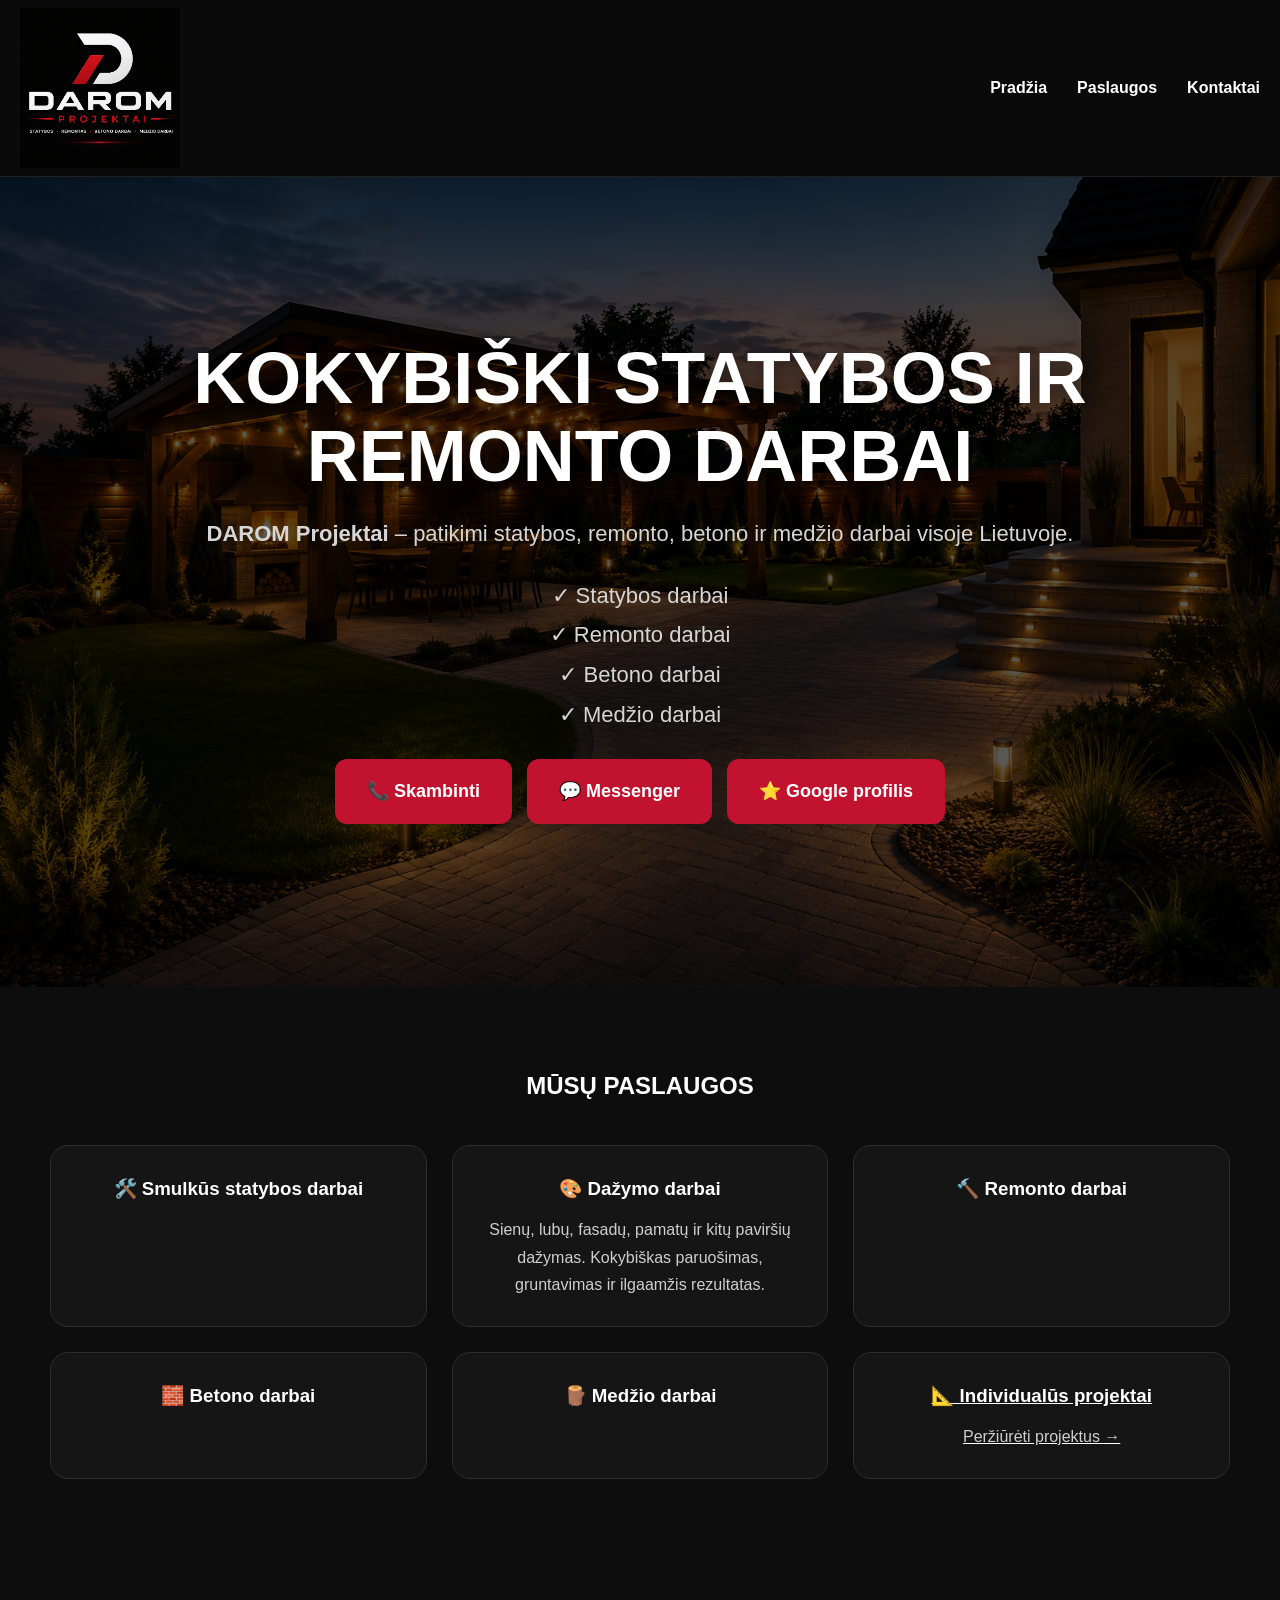
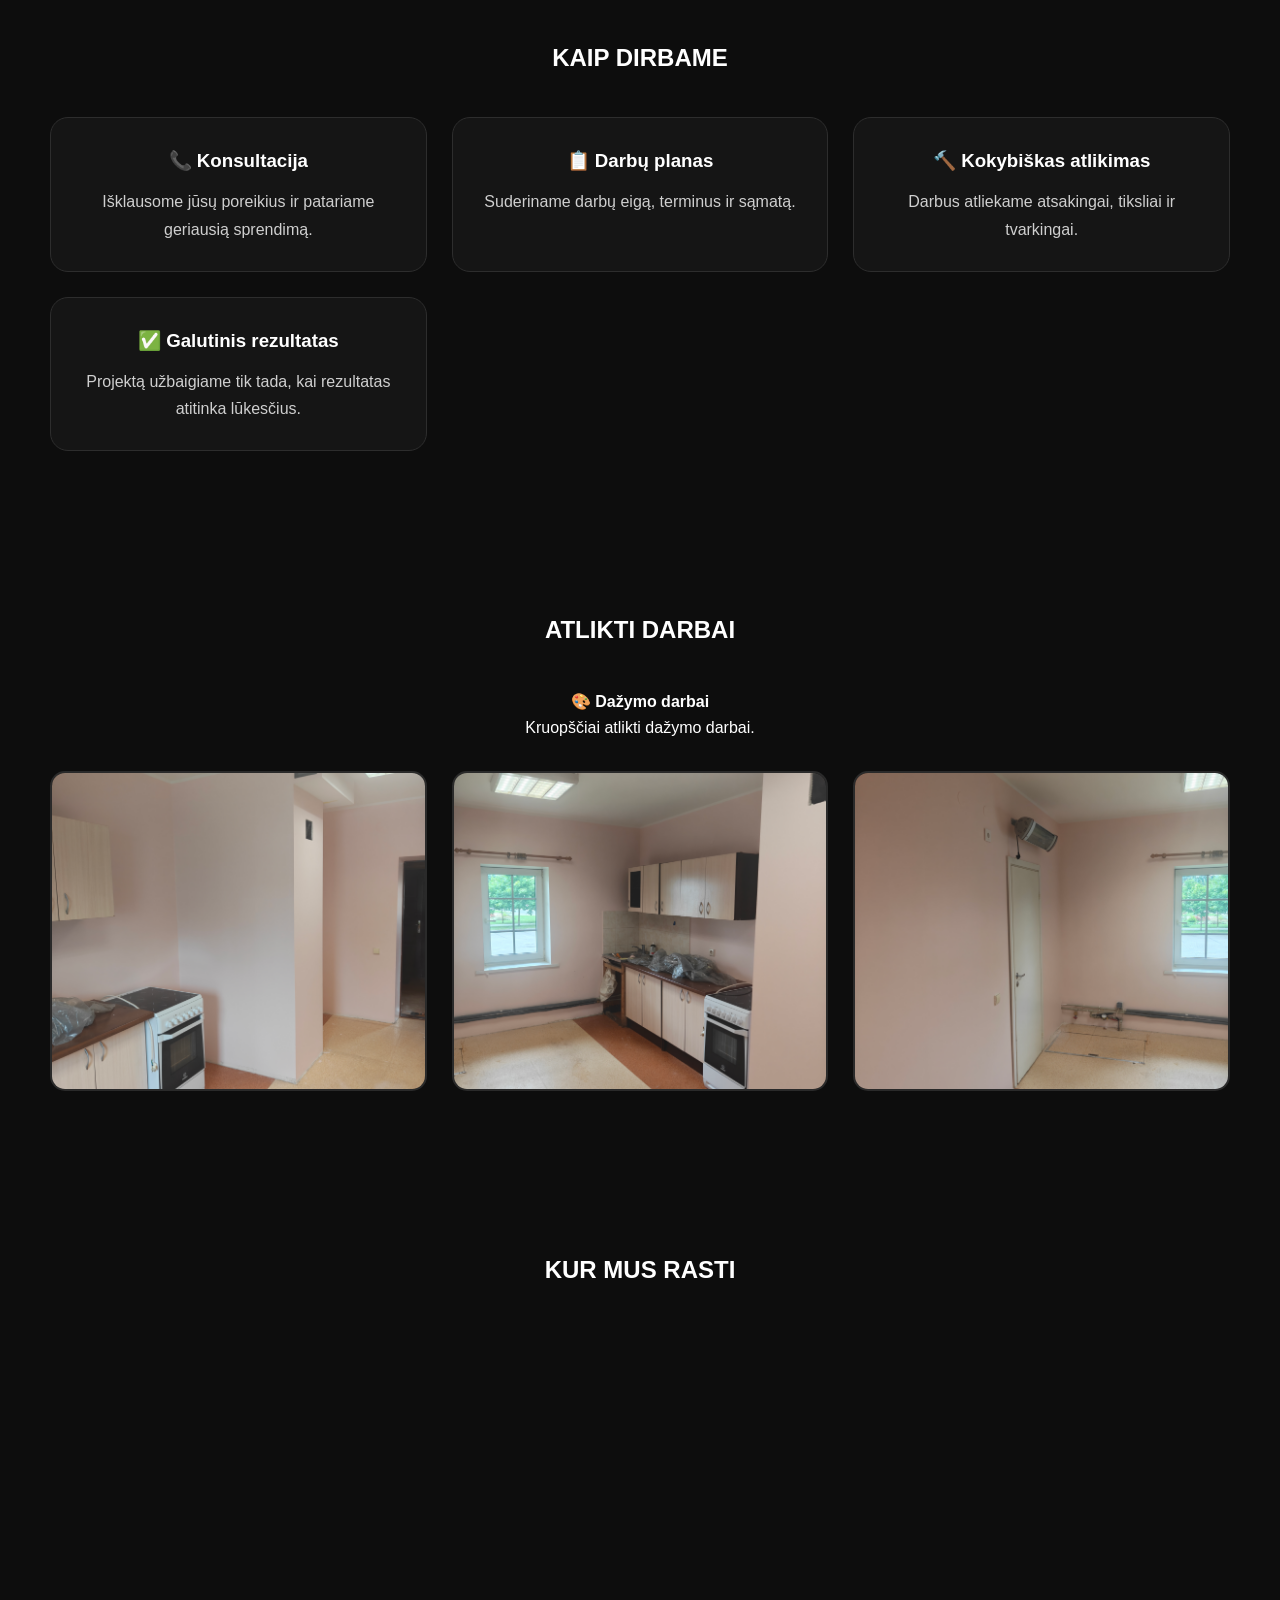
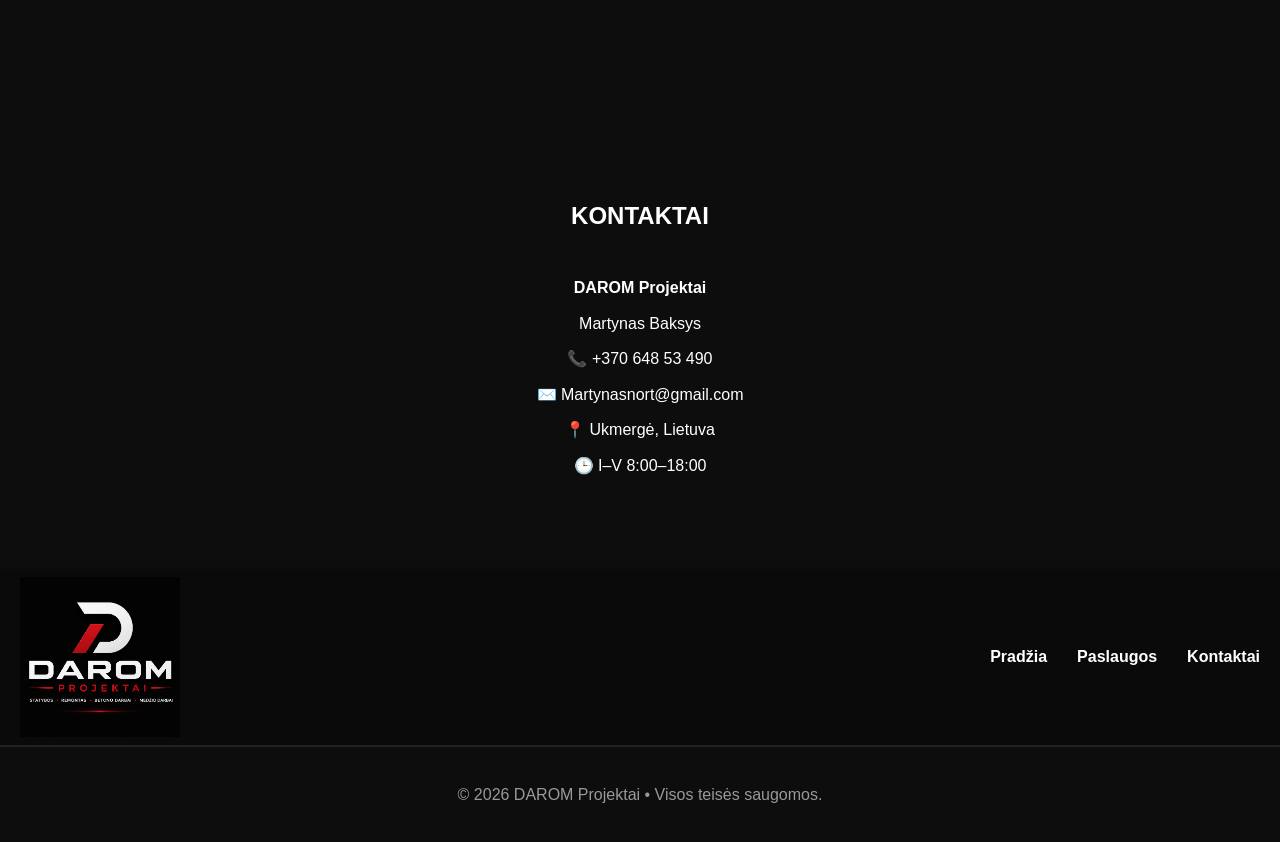
==== index.html @ 02360994 "Update index.html" ====
<!DOCTYPE html>
<html lang="lt">
<head>
<meta charset="UTF-8">
<meta name="viewport" content="width=device-width, initial-scale=1.0">

<meta name="description" content="DAROM Projektai – statybos, remonto, betono ir medžio darbai. Dirbame visoje Lietuvoje.">

<title>DAROM Projektai | Statybos ir remonto darbai</title>

<link rel="stylesheet" href="style.css">
</head>

<body>

<nav>

    <div class="logo">
        <img src="logo4.png" alt="DAROM Projektai">
    </div>

    <div class="hamburger" onclick="toggleMenu()">
        ☰
    </div>

    <div class="menu" id="menu">
        <a href="#pradzia">Pradžia</a>
        <a href="#paslaugos">Paslaugos</a>
        <a href="#kontaktai">Kontaktai</a>
    </div>

</nav>

<section class="hero" id="pradzia">
    <div class="content">

        <h1>KOKYBIŠKI
            STATYBOS IR
            REMONTO DARBAI   </h1>

        <p>
            <strong>DAROM Projektai</strong> – patikimi statybos, remonto,
            betono ir medžio darbai visoje Lietuvoje.
        </p>

        <p class="mini">
            ✓ Statybos darbai<br>
            ✓ Remonto darbai<br>
            ✓ Betono darbai<br>
            ✓ Medžio darbai
        </p>

     <div class="buttons">

    <a href="tel:+37064853490" class="btn">
        📞 Skambinti
    </a>

    <a href="https://m.me/TAVO_FACEBOOK_PUSLAPIS" class="btn" target="_blank">
        💬 Messenger
    </a>

    <a href="https://www.google.com/search?q=darom+projektai"
       class="btn"
       target="_blank">
        ⭐ Google profilis
    </a>

</div>

</div>
  
        
      </div>
      </section>

       <section id="paslaugos">

      <h2>MŪSŲ PASLAUGOS</h2>

        <div class="grid">

          <div class="card">
           <h3>🛠️ Smulkūs statybos darbai</h3>
       </div>
            
        <div class="card">
        <h3>🎨 Dažymo darbai</h3>
        <p>Sienų, lubų, fasadų, pamatų ir kitų paviršių dažymas. Kokybiškas paruošimas, gruntavimas ir ilgaamžis rezultatas.</p>
       </div>
        
        <div class="card">
            <h3>🔨 Remonto darbai</h3>
        </div>

        <div class="card">
            <h3>🧱 Betono darbai</h3>
        </div>

        <div class="card">
            <h3>🪵 Medžio darbai</h3>
        </div>

       <a href="projektai.html" class="card-link">
    <div class="card">
        <h3>📐 Individualūs projektai</h3>
        <p>Peržiūrėti projektus →</p>
    </div>
</a>

    </div>

</section>

<section>

    <h2>KAIP DIRBAME</h2>

    <div class="grid">

        <div class="card">
            <h3>📞 Konsultacija</h3>
            <p>Išklausome jūsų poreikius ir patariame geriausią sprendimą.</p>
        </div>

        <div class="card">
            <h3>📋 Darbų planas</h3>
            <p>Suderiname darbų eigą, terminus ir sąmatą.</p>
        </div>

        <div class="card">
            <h3>🔨 Kokybiškas atlikimas</h3>
            <p>Darbus atliekame atsakingai, tiksliai ir tvarkingai.</p>
        </div>

    <div class="card">
    <h3>✅ Galutinis rezultatas</h3>
    <p>Projektą užbaigiame tik tada, kai rezultatas atitinka lūkesčius.</p>


</div>

</section>

<section id="galerija">

    <h2>ATLIKTI DARBAI</h2>

    <p style="text-align:center; margin-bottom:30px;">
        🎨 <strong>Dažymo darbai</strong><br>
        Kruopščiai atlikti dažymo darbai.
    </p>

    <div class="gallery">

        <img src="IMG20260712162426.jpg" alt="Dažymo darbai 1">
        <img src="IMG20260712162444.jpg" alt="Dažymo darbai 3">
        <img src="IMG20260712162447.jpg" alt="Dažymo darbai 4">

    </div>

</section>

<section id="zemelapis">

    <h2>KUR MUS RASTI</h2>

    <iframe
        src="https://www.google.com/maps?q=Ukmerge,Lithuania&output=embed"
        width="100%"
        height="300"
        style="border:0;border-radius:18px;"
        allowfullscreen=""
        loading="lazy">
    </iframe>

</section>

<section id="kontaktai">

    <h2>KONTAKTAI</h2>

    <p><strong>DAROM Projektai</strong></p>
    <p>Martynas Baksys</p>
    <p>📞 <a href="tel:+37064853490">+370 648 53 490</a></p>
    <p>✉️ <a href="mailto:Martynasnort@gmail.com">Martynasnort@gmail.com</a></p>

    <p>📍 Ukmergė, Lietuva</p>
    <p>🕒 I–V 8:00–18:00</p>

</section>

<nav>

    <div class="logo">
        <img src="logo4.png" alt="DAROM Projektai">
    </div>

    <div class="hamburger" onclick="toggleMenu()">
        ☰
    </div>

    <div class="menu" id="menu">
        <a href="#pradzia">Pradžia</a>
        <a href="#paslaugos">Paslaugos</a>
        <a href="#kontaktai">Kontaktai</a>
    </div>

</nav>

<footer id="footer">
    © 2026 DAROM Projektai • Visos teisės saugomos.
</footer>

<script src="script.js"></script>

</body>
</html>
---- style.css ----
*{
    margin:0;
    padding:0;
    box-sizing:border-box;
}

html{
    scroll-behavior:smooth;
}

body{
    background:#0d0d0d;
    color:#fff;
    font-family:Arial,sans-serif;
    line-height:1.6;
}

a{
    color:inherit;
}

nav{
    display:flex;
    justify-content:space-between;
    align-items:center;
    padding:8px 20px;
    background:rgba(10,10,10,.75);
    backdrop-filter:blur(12px);
    position:sticky;
    top:0;
    z-index:1000;
    border-bottom:1px solid #202020;
}

.logo img{
    width:160px;
    height:auto;
    display:block;
}

.menu{
    display:flex;
    gap:30px;
}

.menu a{
    color:#fff;
    text-decoration:none;
    font-weight:700;
    transition:.3s;
}

.menu a:hover,
.menu a:focus-visible{
    color:#c1122f;
    outline:none;
}

.hero{
    min-height:90vh;
    display:flex;
    justify-content:center;
    align-items:center;
    padding:60px 30px;
    background:
    linear-gradient(rgba(0,0,0,.65),rgba(0,0,0,.65)),
    url("629703cc-9925-4ee6-b11c-84aaa2f2386a.png");
    background-size:cover;
    background-position:center;
    background-repeat:no-repeat;
}

.content{
    max-width:900px;
    text-align:center;
}

h1{
    font-size:clamp(44px,7vw,72px);
    line-height:1.08;
    font-weight:800;
    margin-bottom:20px;
    text-shadow:0 5px 20px rgba(0,0,0,.6);
}

.content p{
    font-size:22px;
    color:#d6d6d6;
    margin-bottom:25px;
}

.mini{
    font-size:20px;
    line-height:1.8;
    margin-bottom:35px;
    color:#fff;
}

.buttons{
    display:flex;
    justify-content:center;
    gap:15px;
    flex-wrap:wrap;
}

.btn{
    display:inline-flex;
    align-items:center;
    justify-content:center;
    gap:8px;
    background:#c1122f;
    color:#fff;
    text-decoration:none;
    padding:16px 30px;
    border-radius:12px;
    font-size:18px;
    font-weight:700;
    border:2px solid #c1122f;
    transition:.3s;
}

.btn:hover{
    background:#a10f28;
    border-color:#a10f28;
    transform:translateY(-4px);
    box-shadow:0 12px 30px rgba(193,18,47,.35);
}

section{
    padding:80px 50px;
}

h2{
    text-align:center;
    color:#fff;
    margin-bottom:40px;
}

.grid{
    display:grid;
    grid-template-columns:repeat(auto-fit,minmax(280px,1fr));
    gap:25px;
}

.card{
    background:#151515;
    border:1px solid #2d2d2d;
    border-radius:18px;
    padding:28px;
    text-align:center;
    transition:.3s;
}

.card:hover{
    transform:translateY(-6px);
    border-color:#c1122f;
    box-shadow:0 15px 35px rgba(193,18,47,.15);
}

.card h3{
    color:#fff;
    margin-bottom:12px;
}

.card p{
    color:#cfcfcf;
    line-height:1.7;
}

#kontaktai{text-align:center;}
#kontaktai p{margin:10px 0;}
#kontaktai a{text-decoration:none;}
#kontaktai a:hover{color:#c1122f;}

footer{
    text-align:center;
    padding:35px;
    color:#999;
    border-top:1px solid #222;
}

.gallery{
    display:grid;
    grid-template-columns:repeat(auto-fit,minmax(320px,1fr));
    gap:25px;
    max-width:1300px;
    margin:auto;
}

.gallery img{
    width:100%;
    height:320px;
    object-fit:cover;
    border-radius:15px;
    border:2px solid #2a2a2a;
    transition:.3s;
    cursor:pointer;
}

.gallery img:hover{
    transform:scale(1.03);
    border-color:#c1122f;
    box-shadow:0 10px 30px rgba(193,18,47,.25);
}

@media (max-width:768px){
nav{
    flex-direction:column;
    gap:8px;
    padding:15px;
}
.logo img{width:130px;}
.menu{gap:18px;justify-content:center;flex-wrap:wrap;}
.menu a{font-size:16px;}
.hero{min-height:90vh;  padding:20px 20px 45px;}
h1{font-size:clamp(36px,10vw,56px);line-height:1.1;}
.content p,.mini{font-size:18px;}
section{padding:60px 20px;}
.grid{grid-template-columns:1fr;}
.btn{width:100%;max-width:320px;font-size:20px;padding:18px;}
}
.hamburger{
    display:none;
    font-size:32px;
    color:white;
    cursor:pointer;
}

@media (max-width:768px){

nav{
    padding:10px 20px;
    flex-direction:row;
    justify-content:space-between;
    align-items:center;
}

.logo img{
    width:130px;
}

.hamburger{
    display:block;
    font-size:32px;
    color:#fff;
    cursor:pointer;
}

.menu{
    display:none;
    flex-direction:column;
    position:absolute;
    top:65px;
    left:0;
    width:100%;
    background:#111;
    padding:20px 0;
    border-top:1px solid #2a2a2a;
}

.menu.show{
    display:flex;
}

.menu a{
    padding:15px;
    text-align:center;
    font-size:18px;
}

.hero{
    min-height:90vh;
    padding:30px 20px 45px;
}

h1{
    font-size:clamp(36px,10vw,56px);
}

.content p,
.mini{
    font-size:18px;
}

section{
    padding:60px 20px;
}

.grid{
    grid-template-columns:1fr;
}

.btn{
    width:100%;
    max-width:320px;
    font-size:20px;
    padding:18px;
}
}
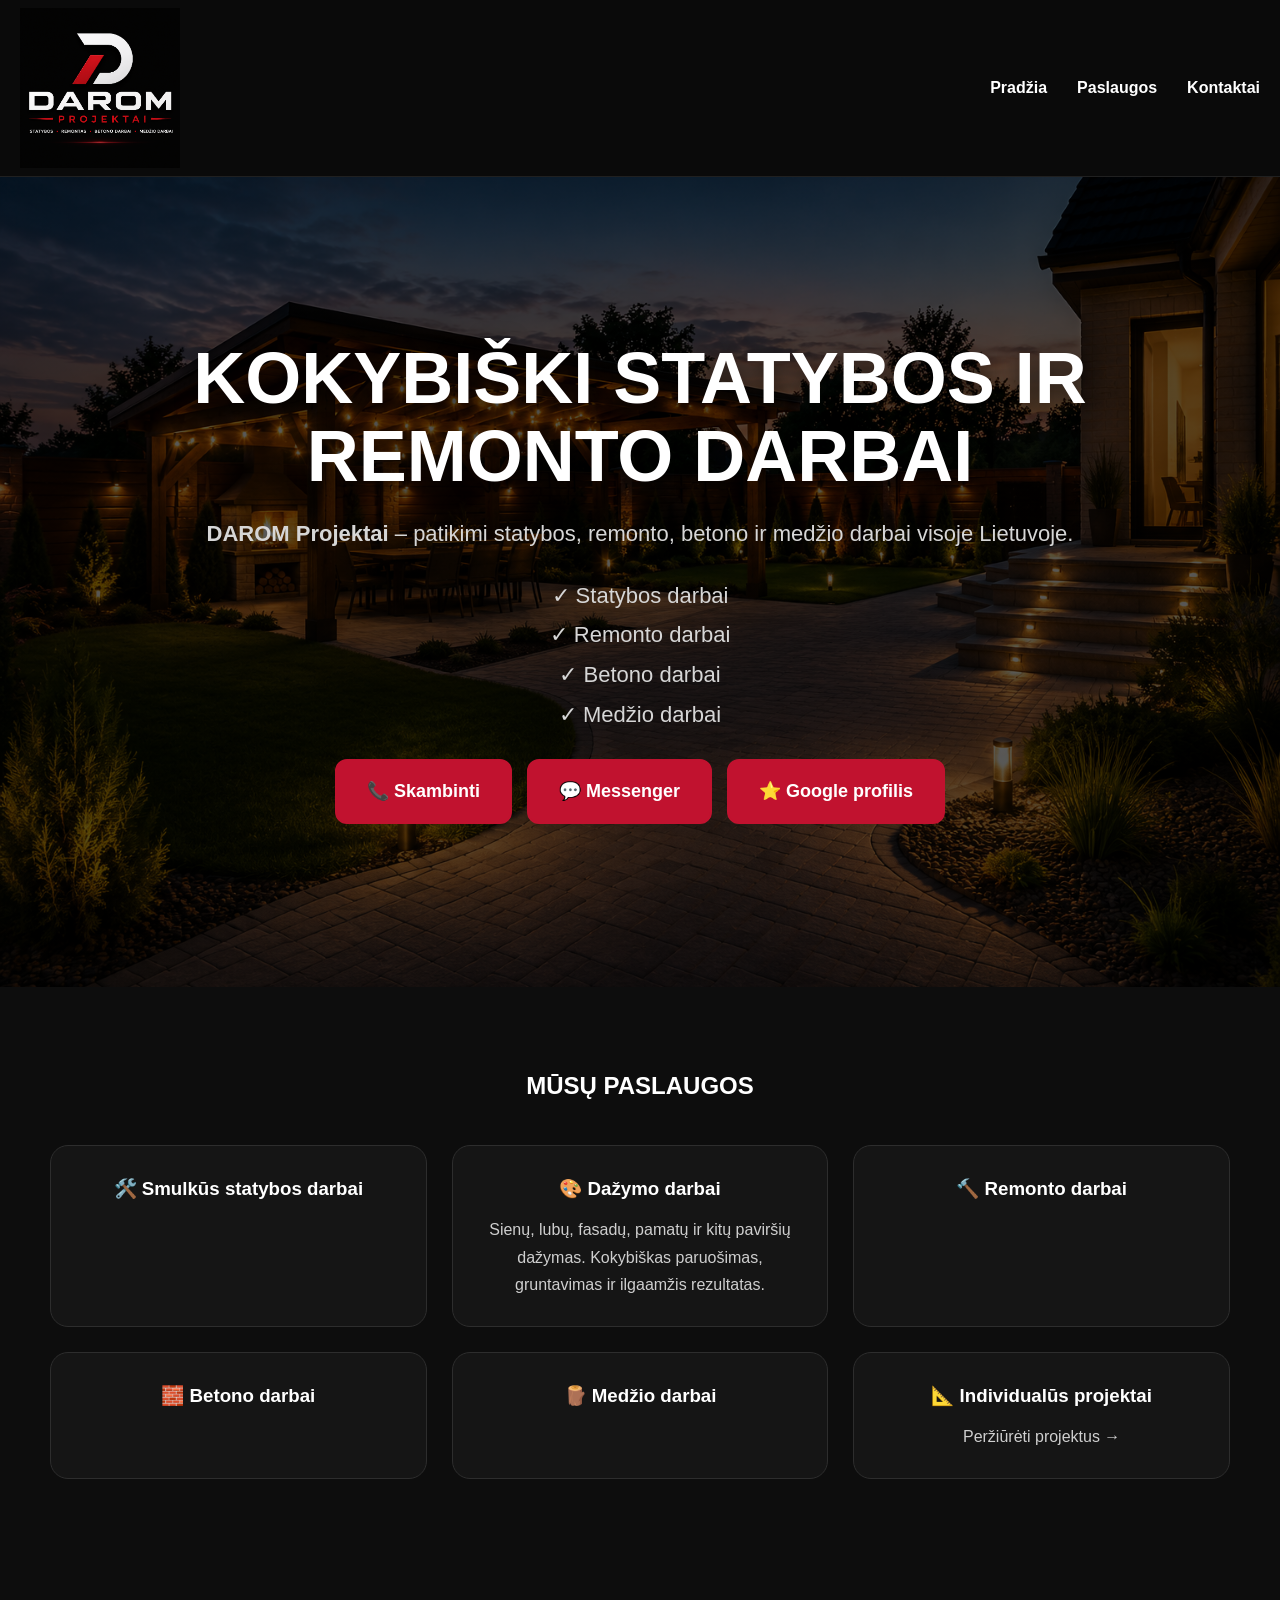
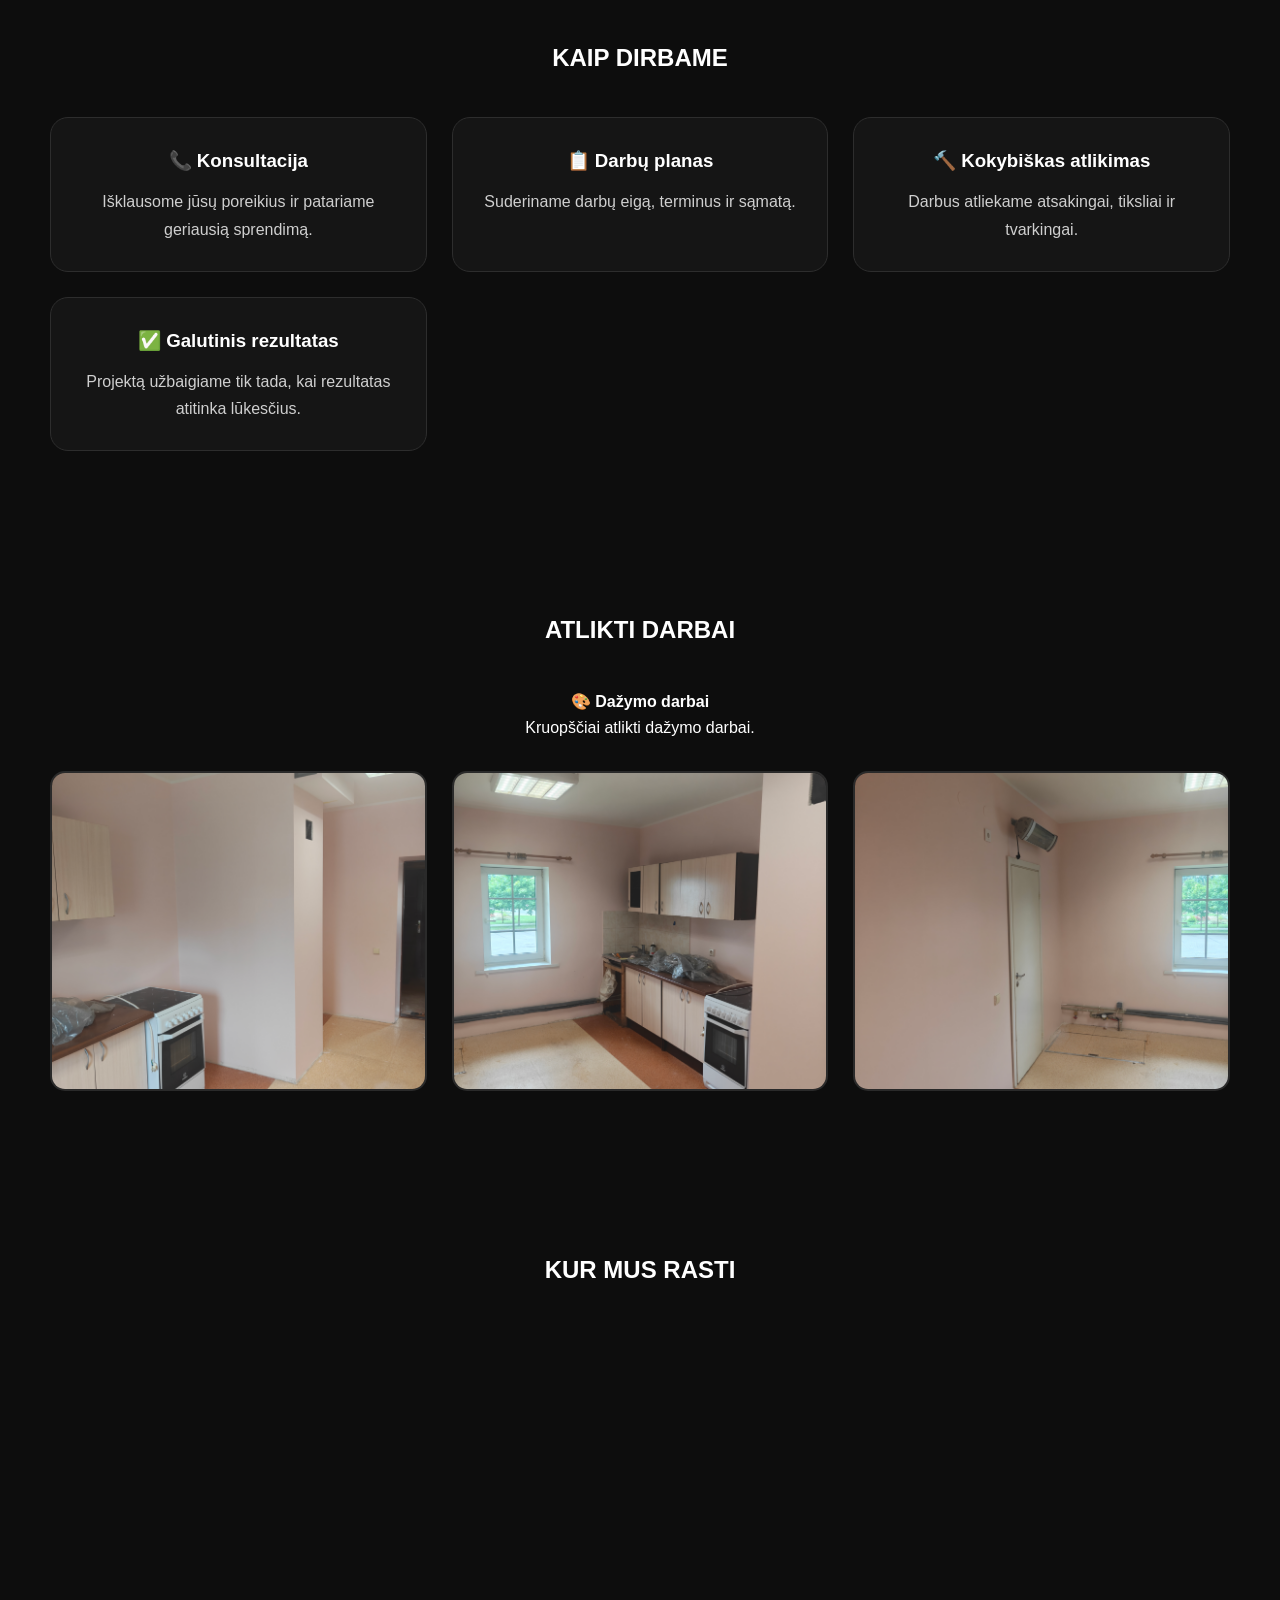
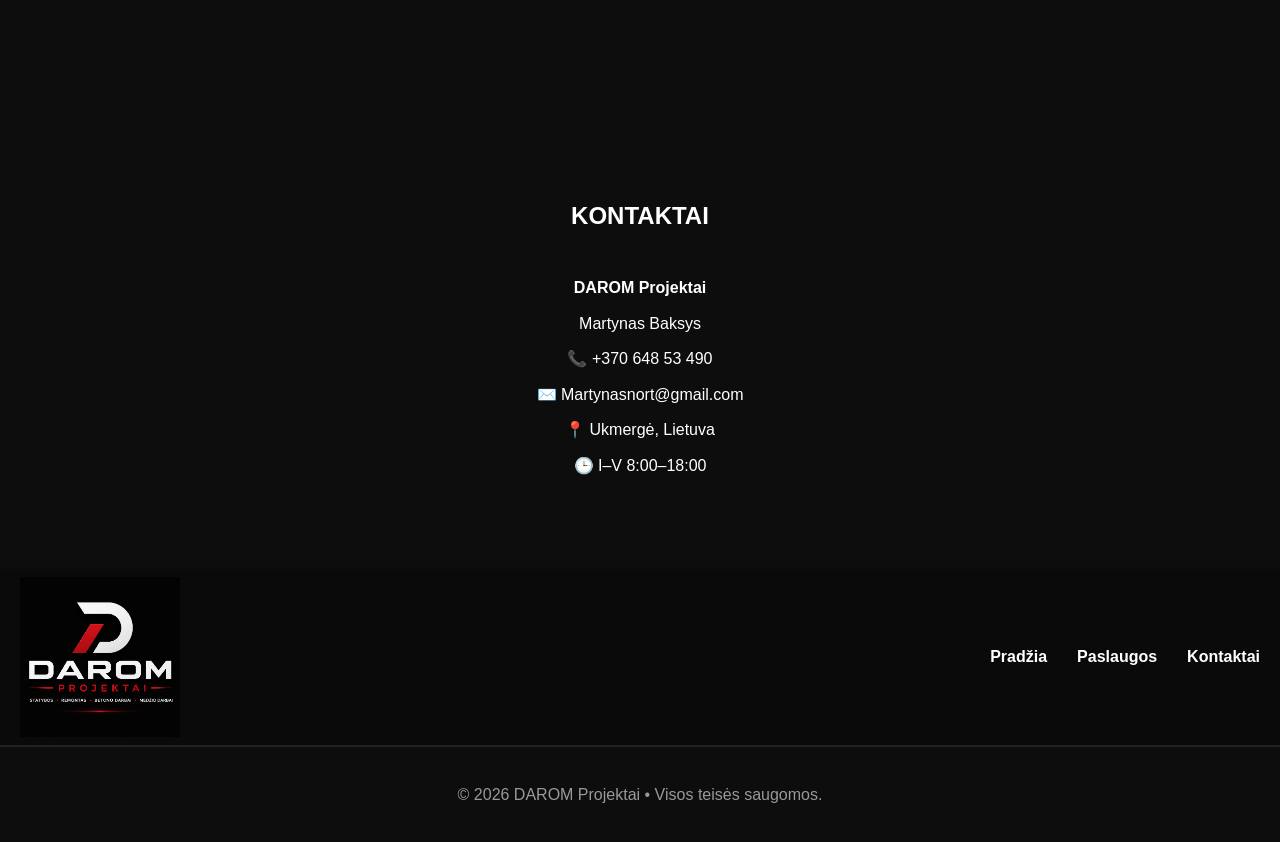
==== commit 77fcc252: "Update index.html" ====
--- a/index.html
+++ b/index.html
@@ -101,14 +101,14 @@
             <h3>🪵 Medžio darbai</h3>
         </div>
 
-       <a href="projektai.html" class="card-link">
-    <div class="card">
+        <a href="projektai.html" class="card-link">
+        <div class="card">
         <h3>📐 Individualūs projektai</h3>
         <p>Peržiūrėti projektus →</p>
-    </div>
-</a>
-
-    </div>
+       </div>
+       </a>
+            
+       </div>
 
 </section>
 
--- a/style.css
+++ b/style.css
@@ -165,6 +165,11 @@
 .card p{
     color:#cfcfcf;
     line-height:1.7;
+}
+.card-link{
+    text-decoration:none;
+    color:inherit;
+    display:block;
 }
 
 #kontaktai{text-align:center;}
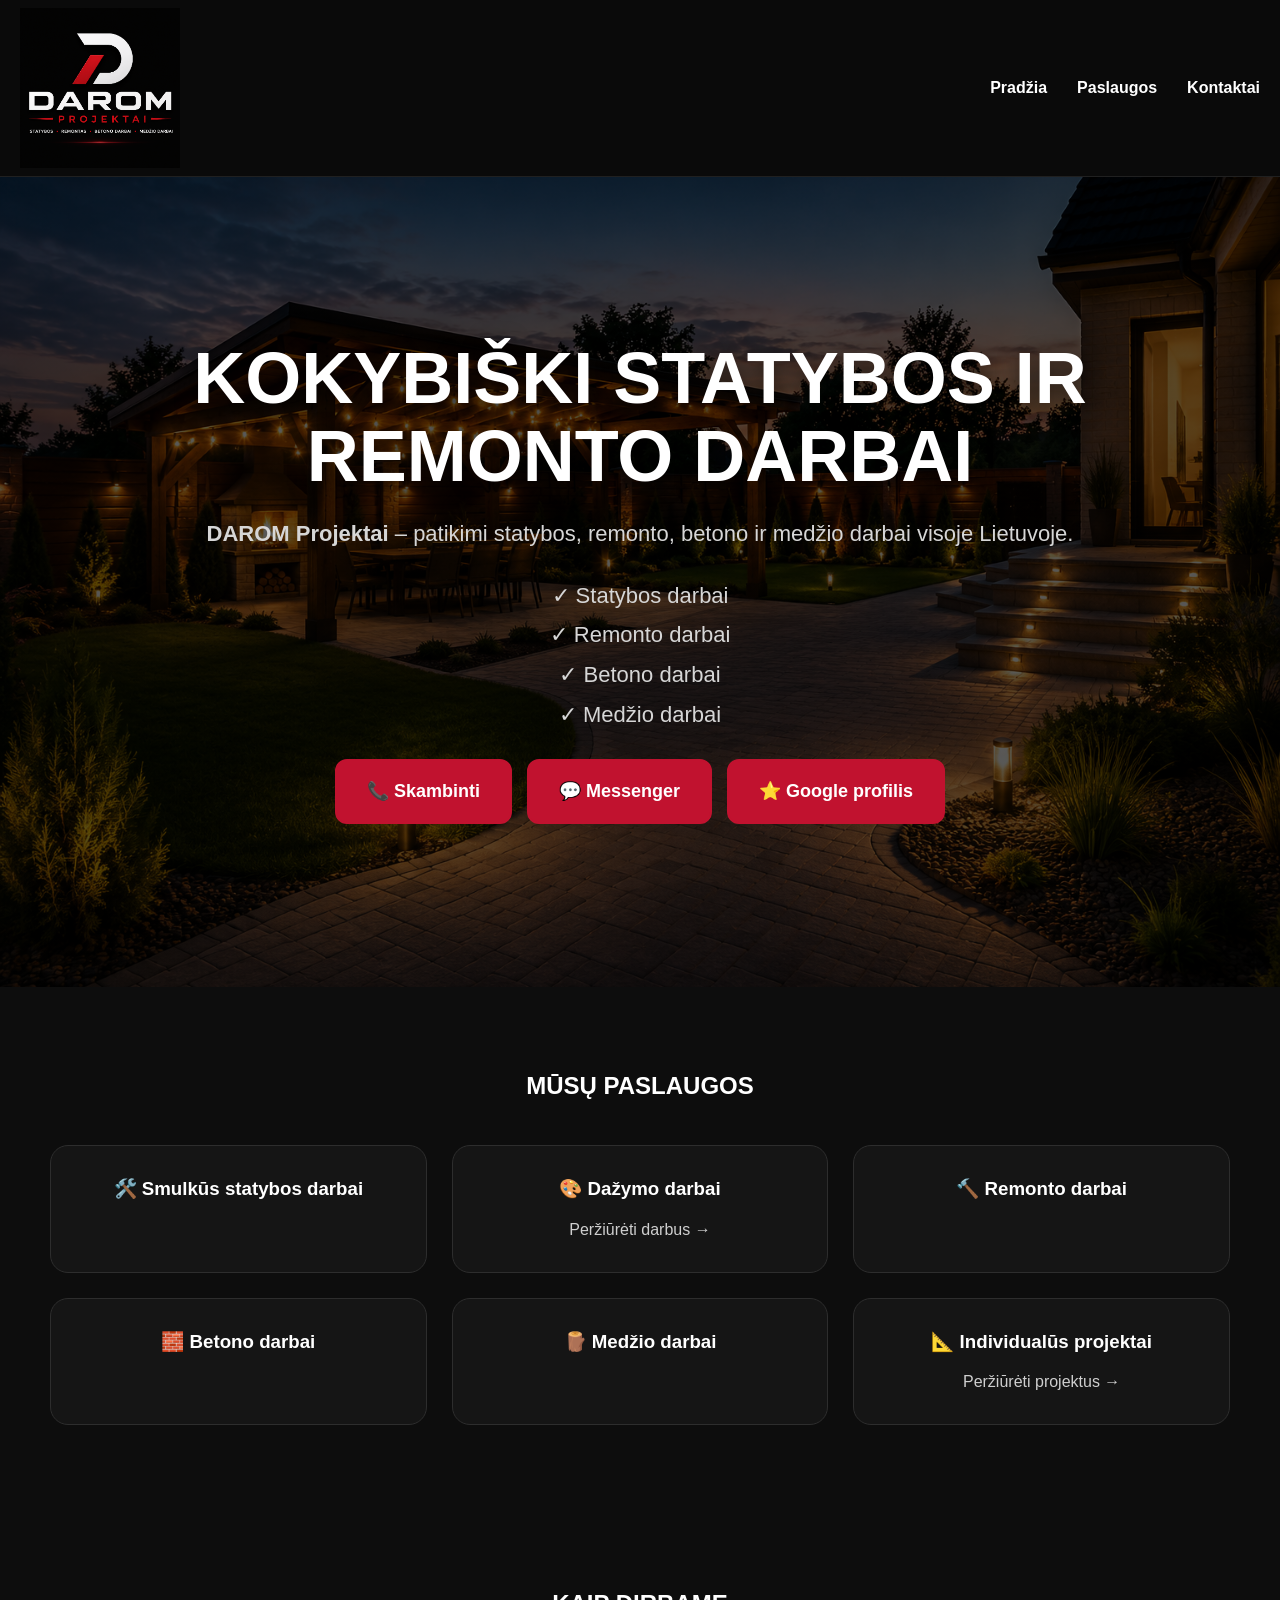
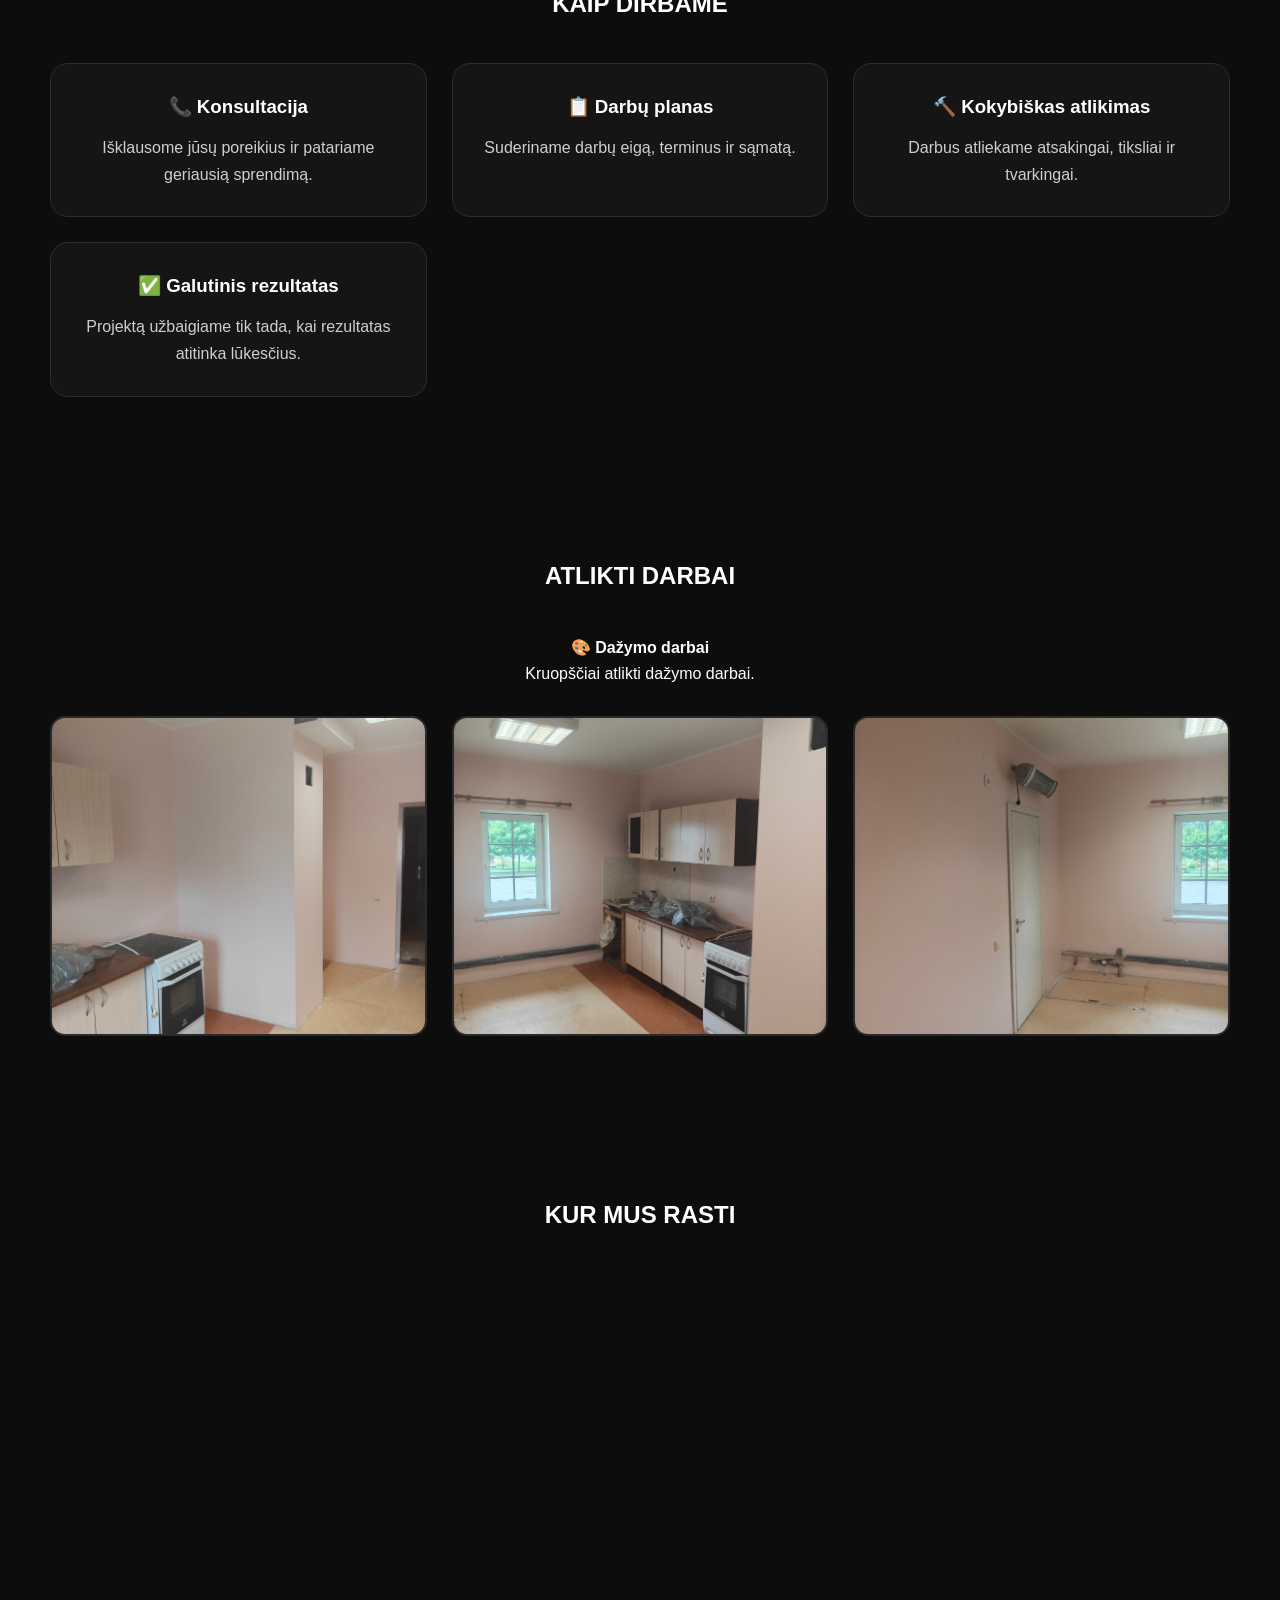
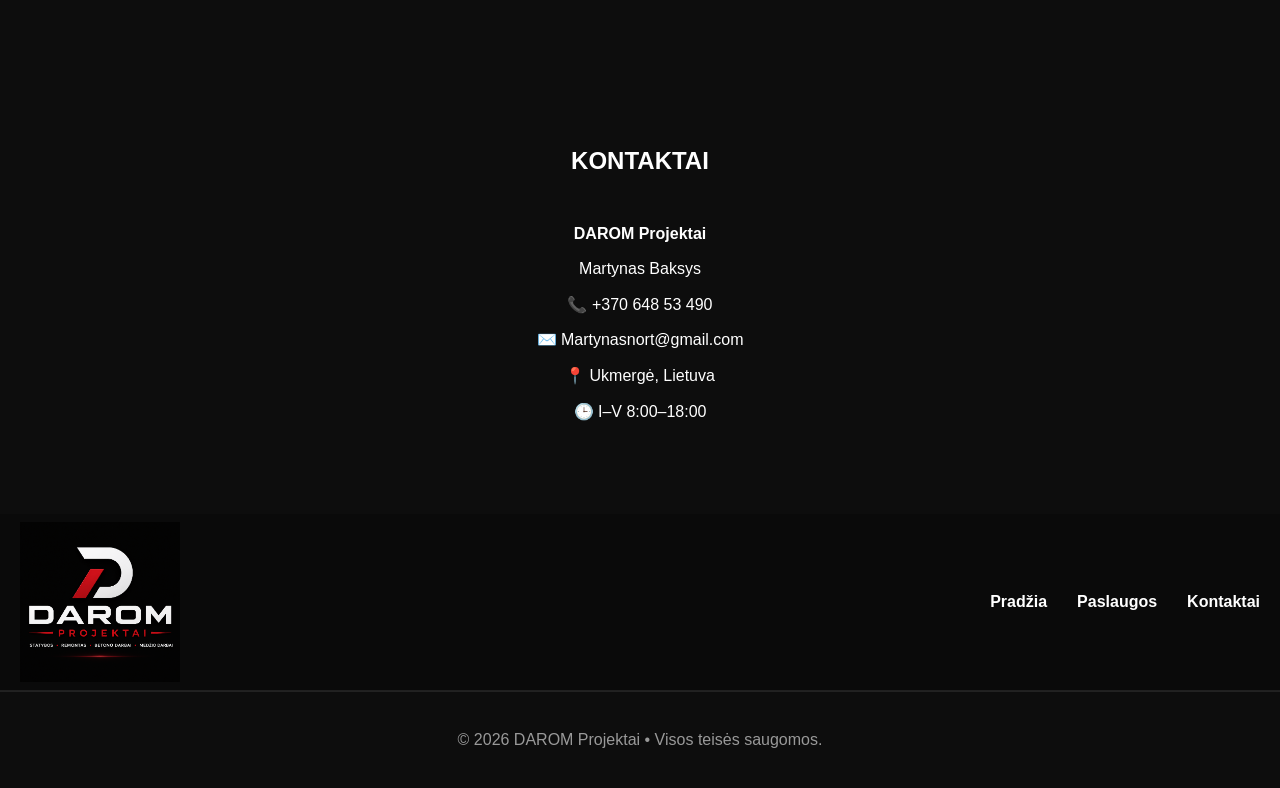
==== commit 017d9bfa: "Update index.html" ====
--- a/index.html
+++ b/index.html
@@ -84,10 +84,12 @@
            <h3>🛠️ Smulkūs statybos darbai</h3>
        </div>
             
-        <div class="card">
+       <a href="dazymo-darbai.html" class="card-link">
+       <div class="card">
         <h3>🎨 Dažymo darbai</h3>
-        <p>Sienų, lubų, fasadų, pamatų ir kitų paviršių dažymas. Kokybiškas paruošimas, gruntavimas ir ilgaamžis rezultatas.</p>
-       </div>
+        <p>Peržiūrėti darbus →</p>
+        </div>
+        </a>
         
         <div class="card">
             <h3>🔨 Remonto darbai</h3>
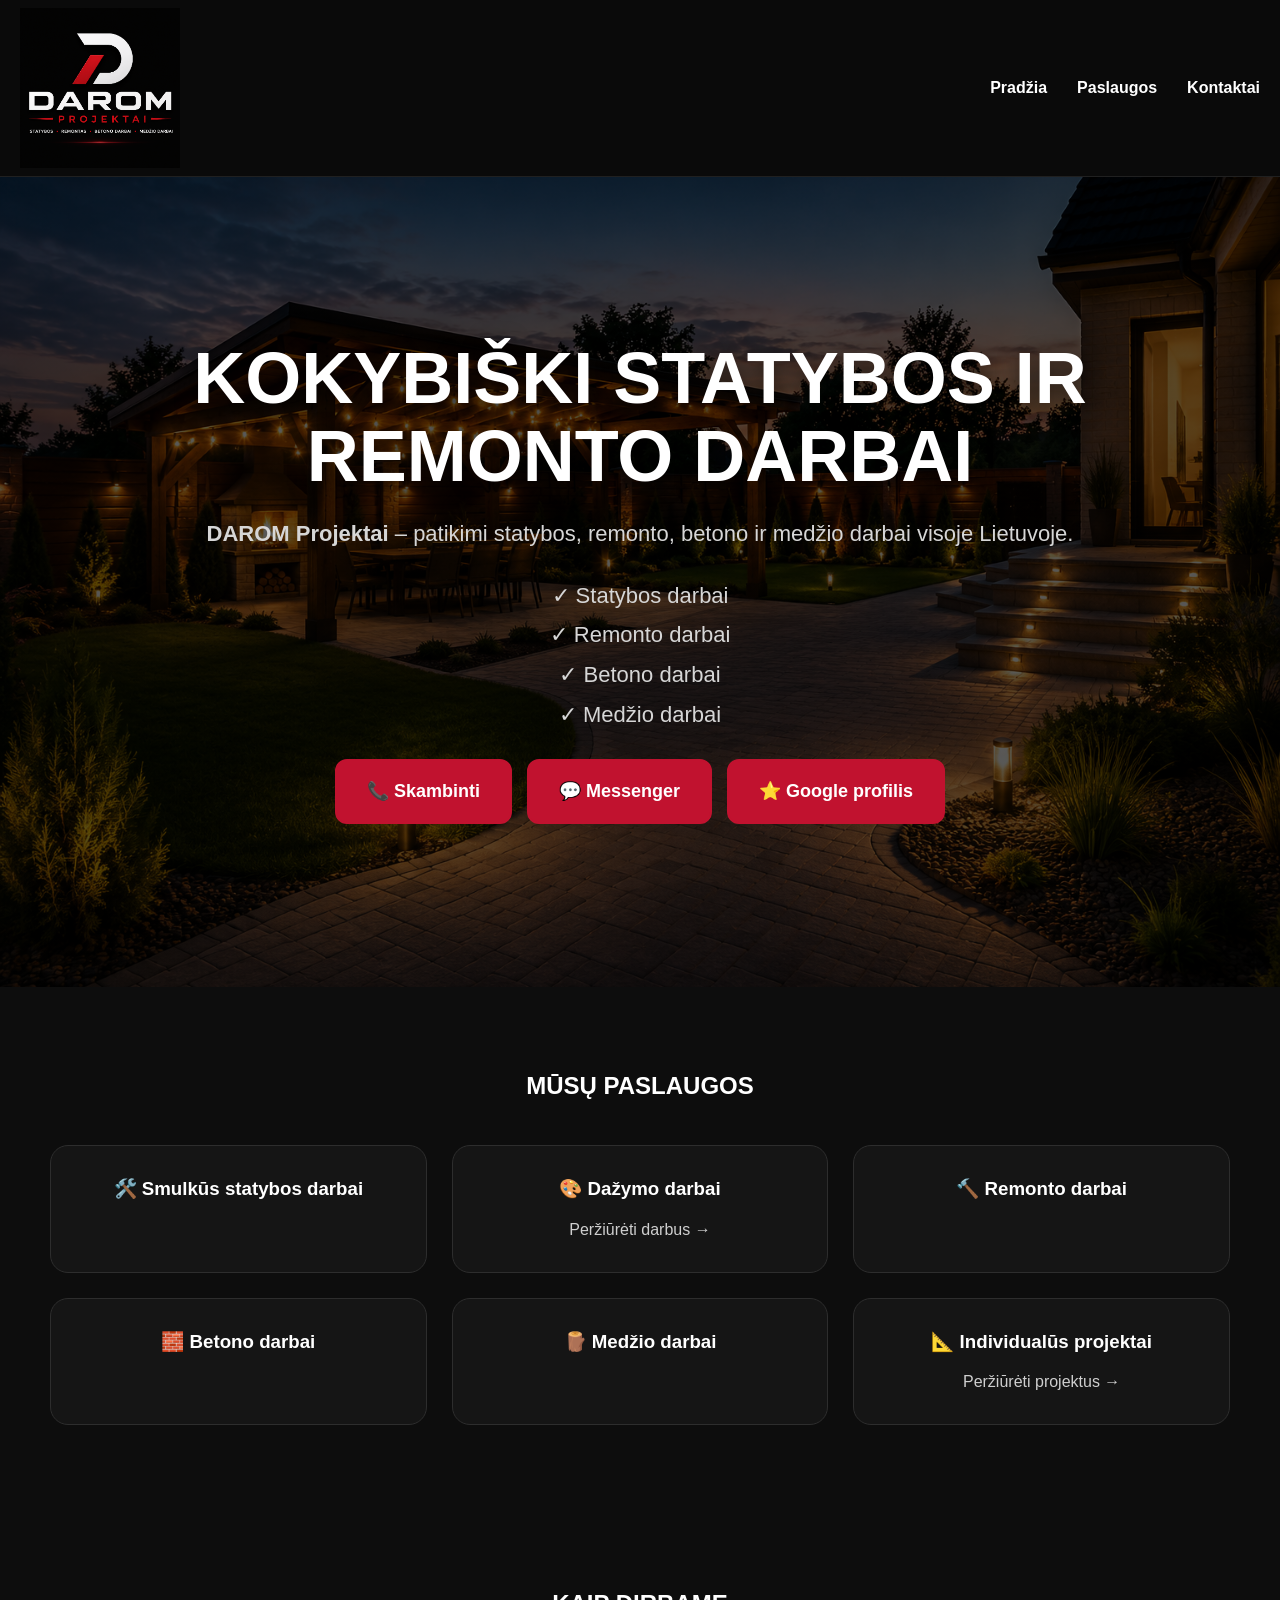
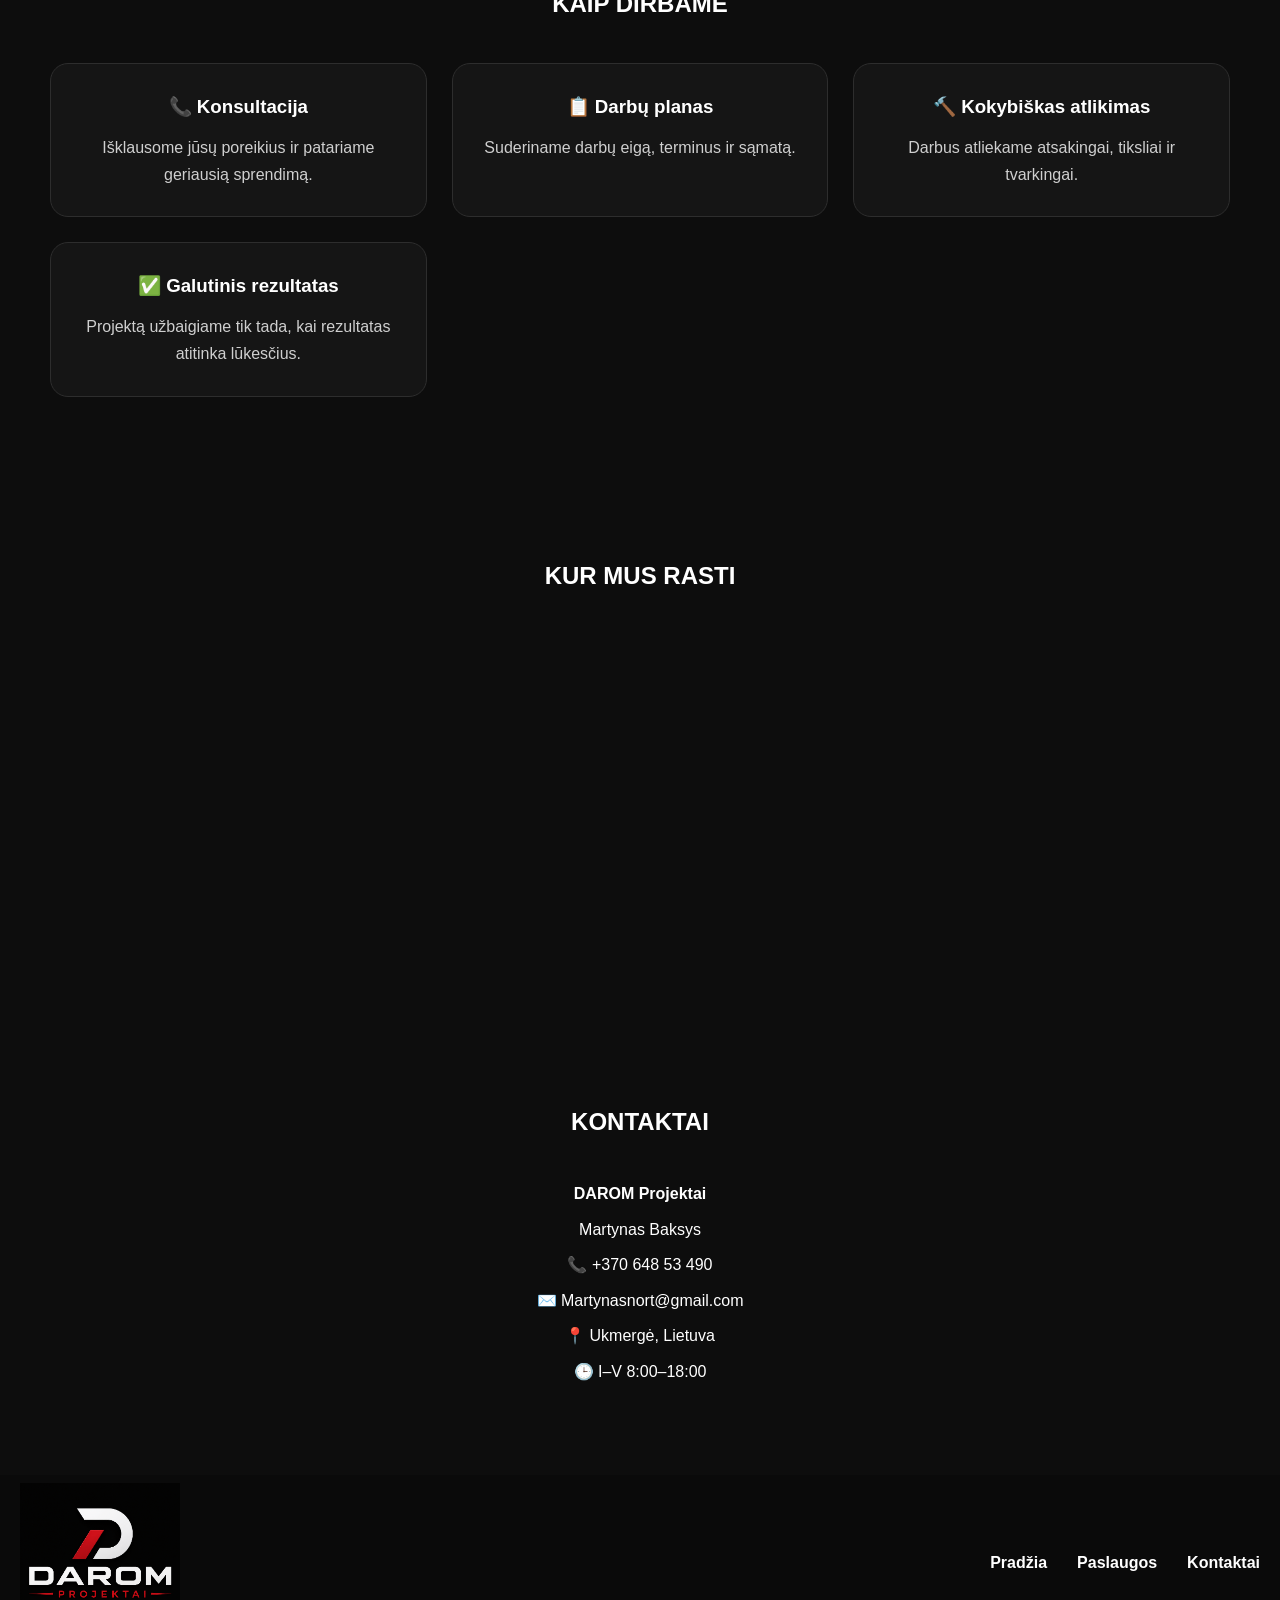
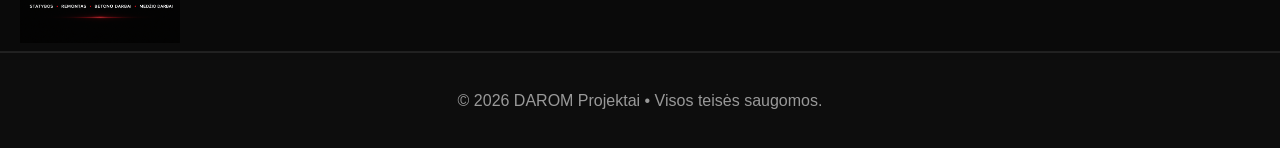
==== commit fac2e541: "Update index.html" ====
--- a/index.html
+++ b/index.html
@@ -144,25 +144,6 @@
 
 </section>
 
-<section id="galerija">
-
-    <h2>ATLIKTI DARBAI</h2>
-
-    <p style="text-align:center; margin-bottom:30px;">
-        🎨 <strong>Dažymo darbai</strong><br>
-        Kruopščiai atlikti dažymo darbai.
-    </p>
-
-    <div class="gallery">
-
-        <img src="IMG20260712162426.jpg" alt="Dažymo darbai 1">
-        <img src="IMG20260712162444.jpg" alt="Dažymo darbai 3">
-        <img src="IMG20260712162447.jpg" alt="Dažymo darbai 4">
-
-    </div>
-
-</section>
-
 <section id="zemelapis">
 
     <h2>KUR MUS RASTI</h2>
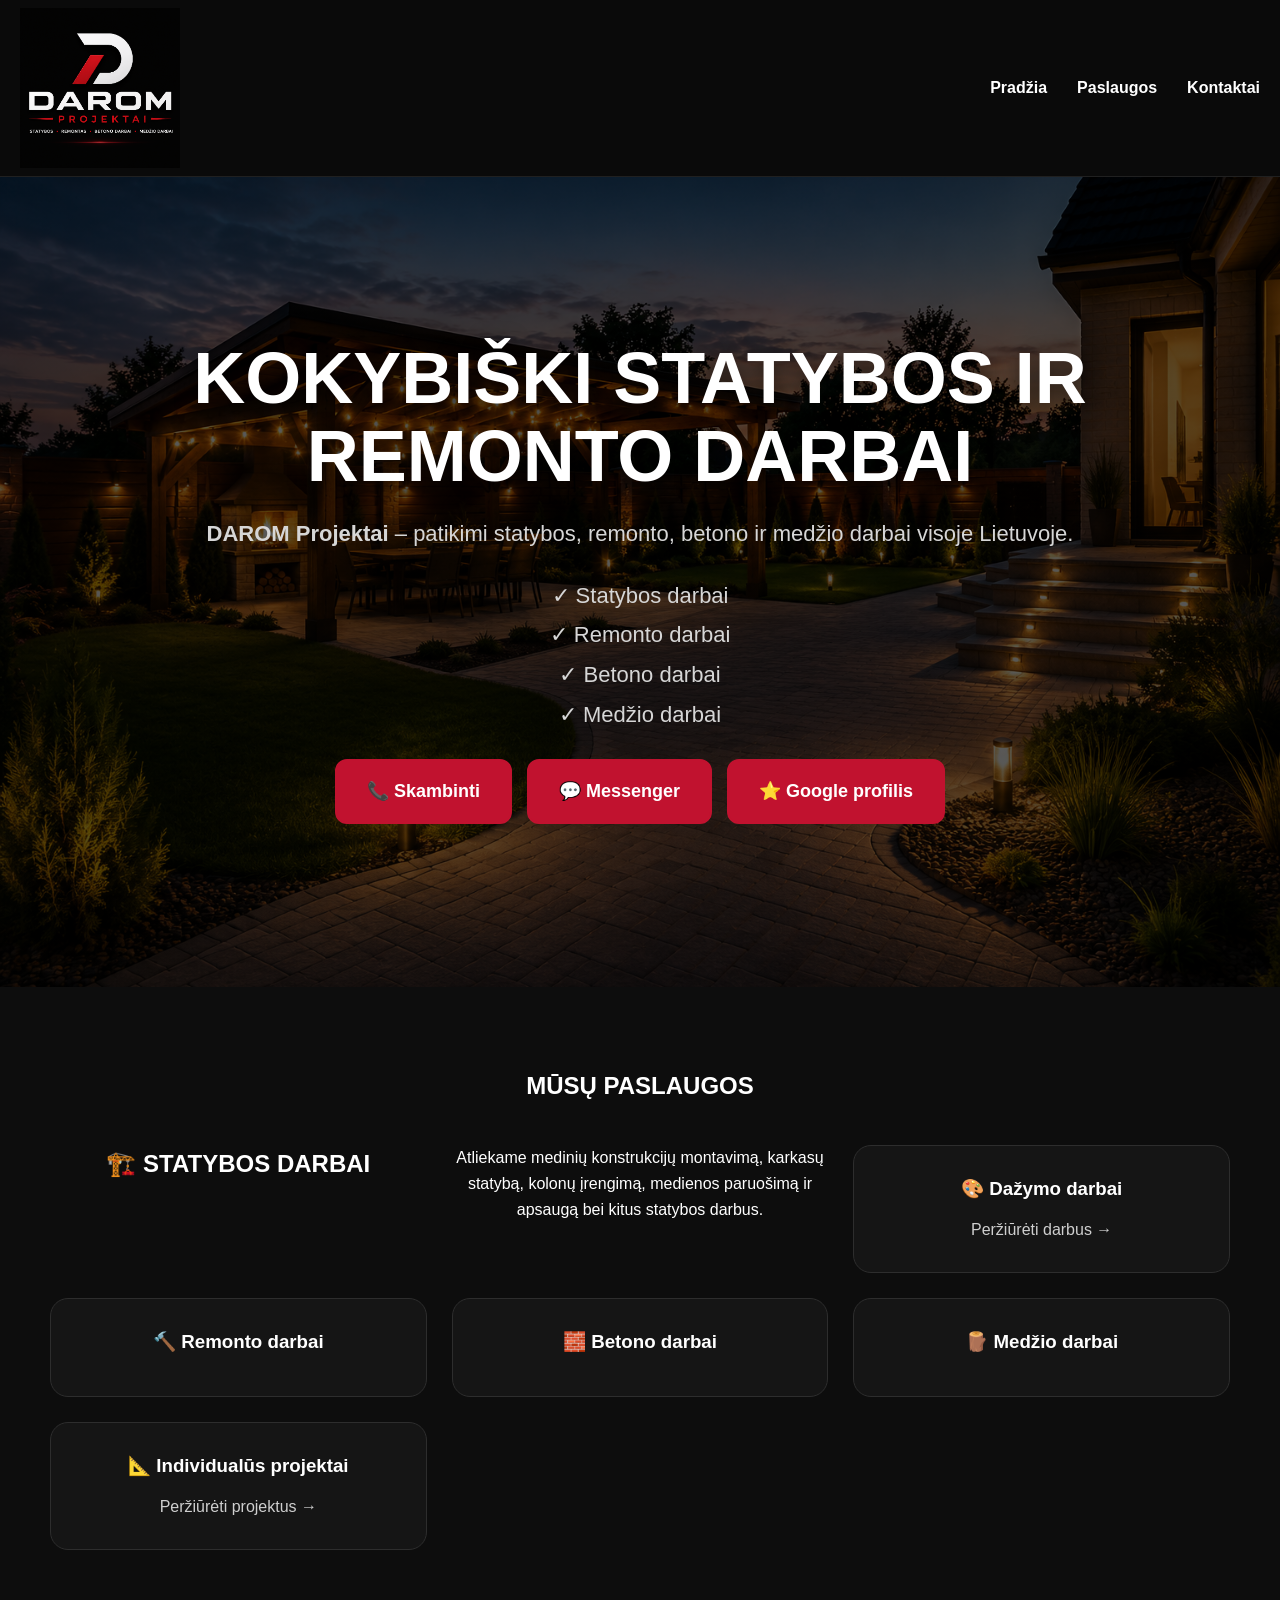
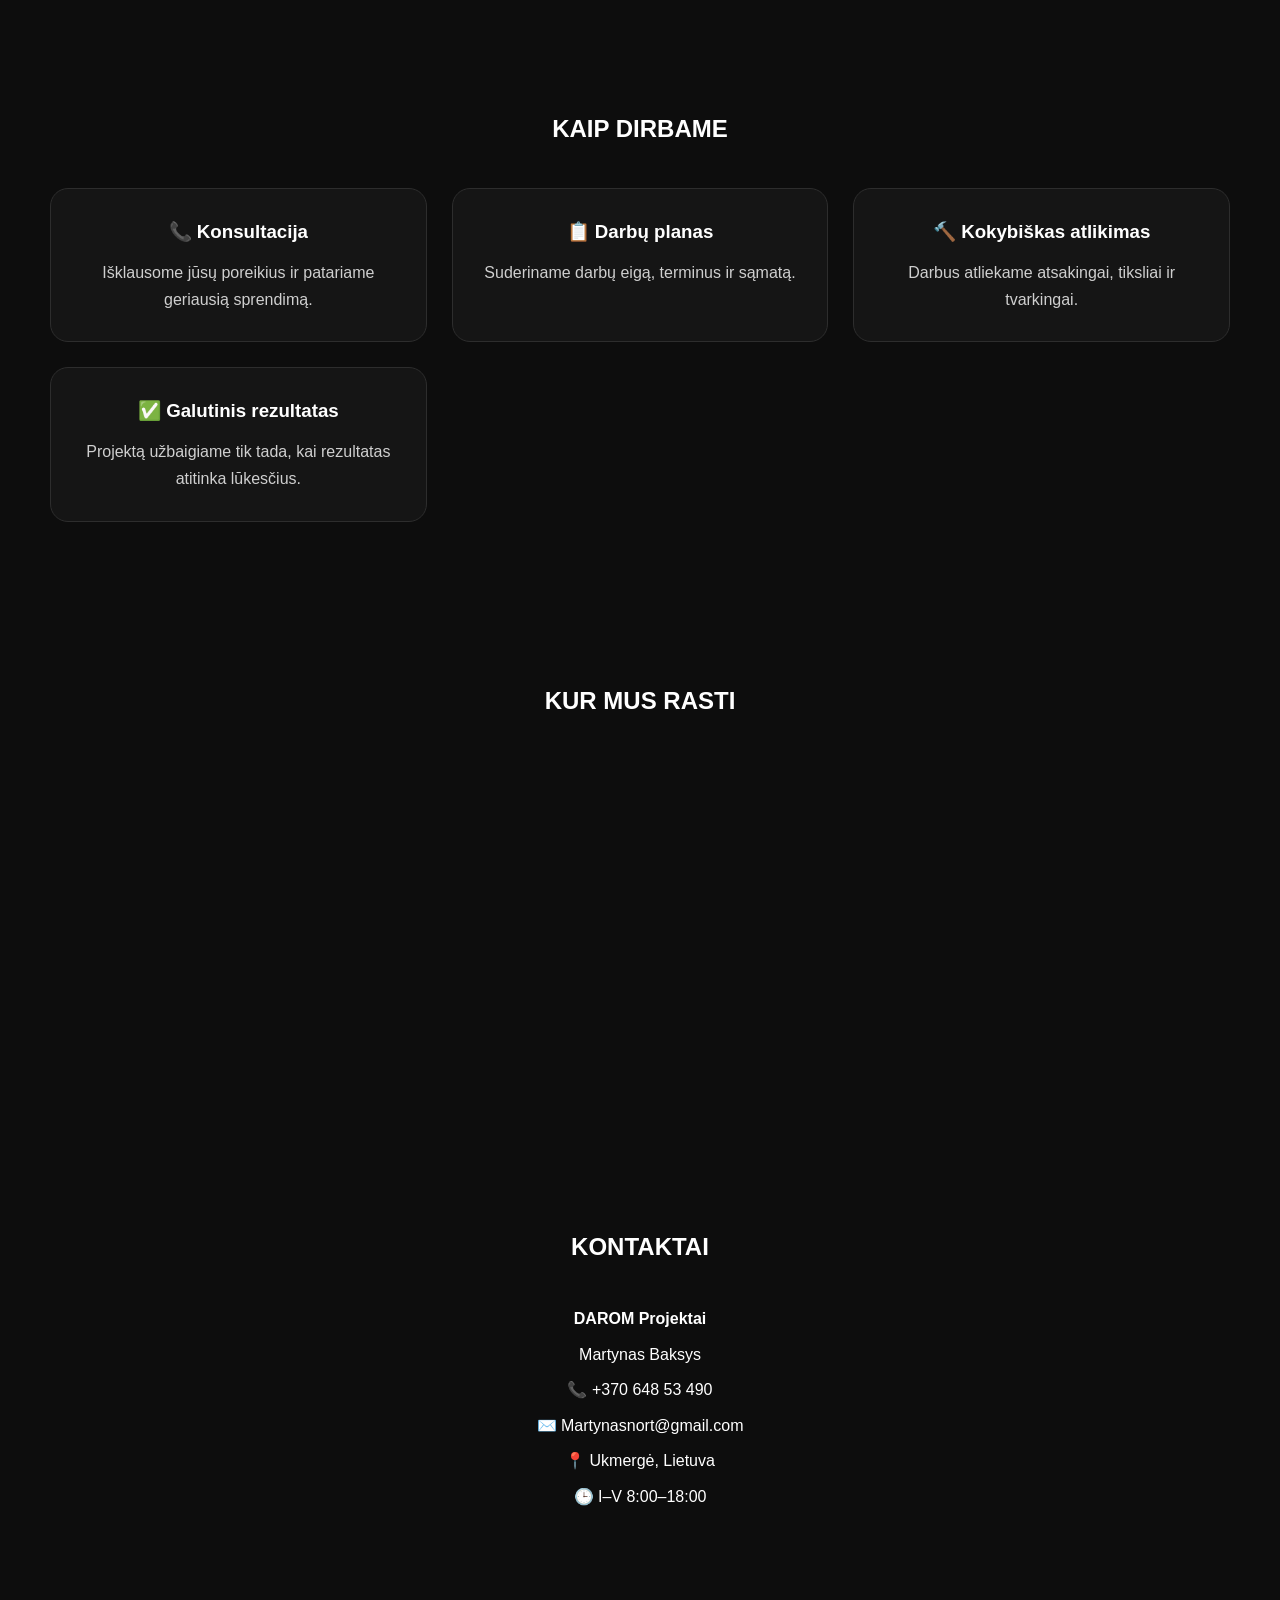
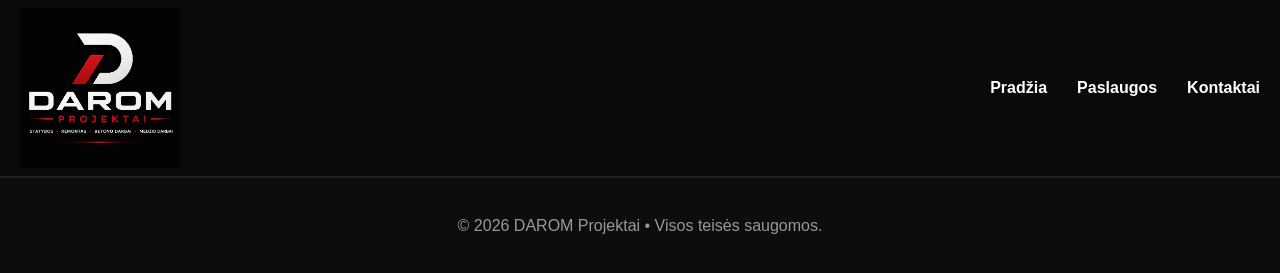
==== commit c22e7267: "Update index.html" ====
--- a/index.html
+++ b/index.html
@@ -80,9 +80,11 @@
 
         <div class="grid">
 
-          <div class="card">
-           <h3>🛠️ Smulkūs statybos darbai</h3>
-       </div>
+          <h2>🏗️ STATYBOS DARBAI</h2>
+
+        <p style="text-align:center;margin-bottom:35px;">
+        Atliekame medinių konstrukcijų montavimą, karkasų statybą, kolonų įrengimą, medienos paruošimą ir apsaugą bei kitus statybos darbus.
+        </p>
             
        <a href="dazymo-darbai.html" class="card-link">
        <div class="card">
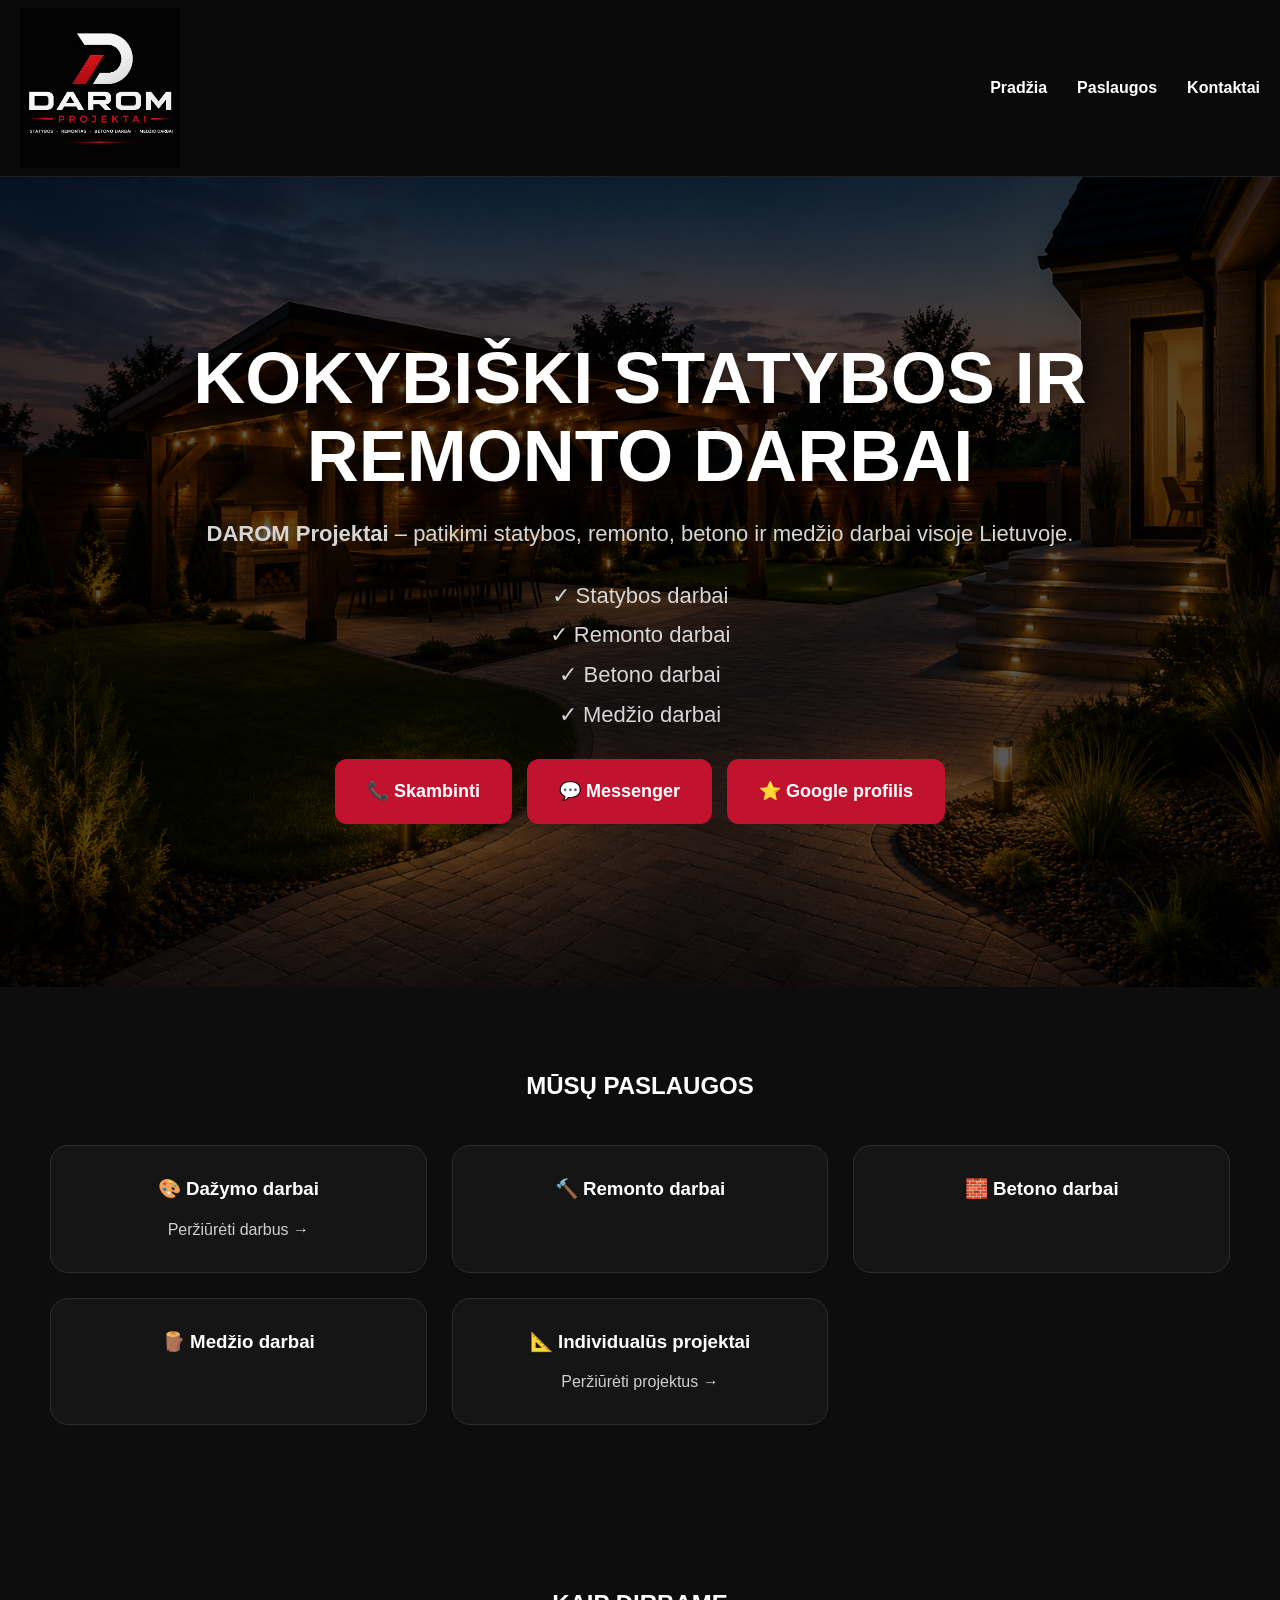
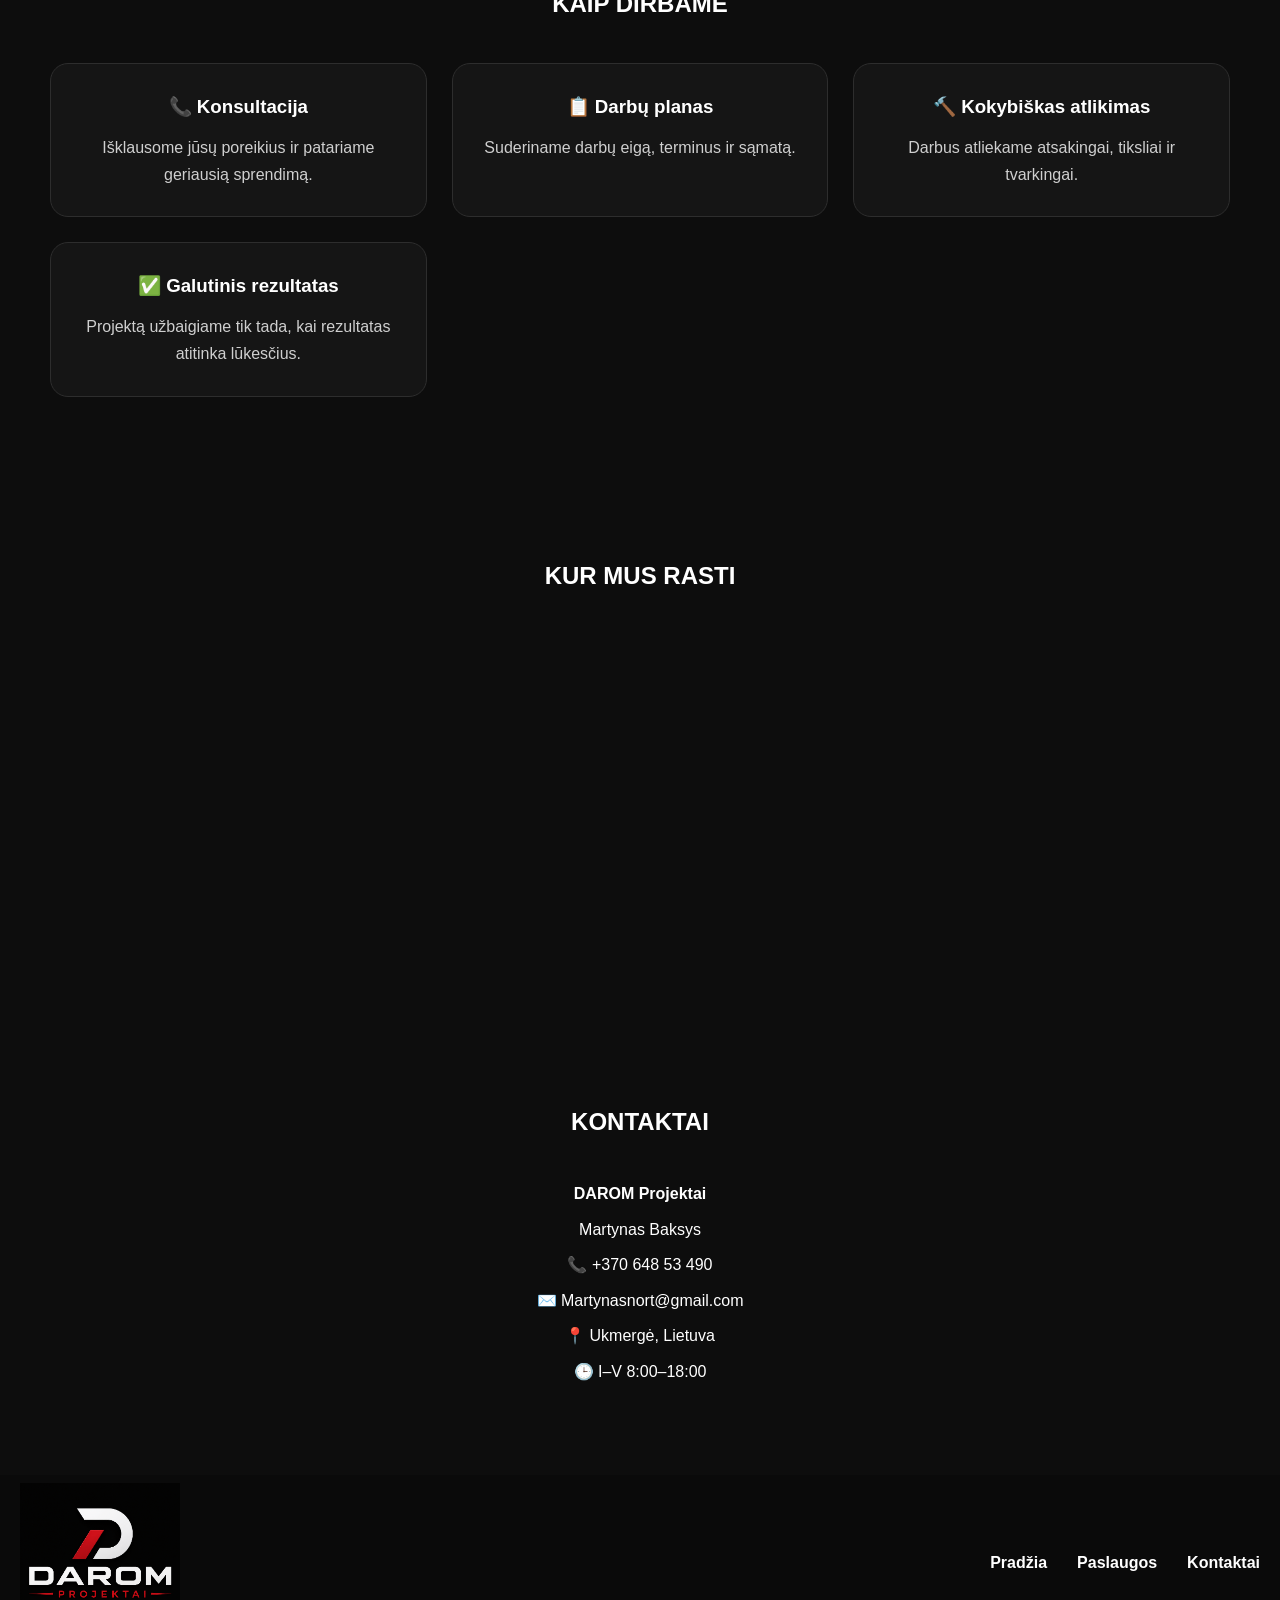
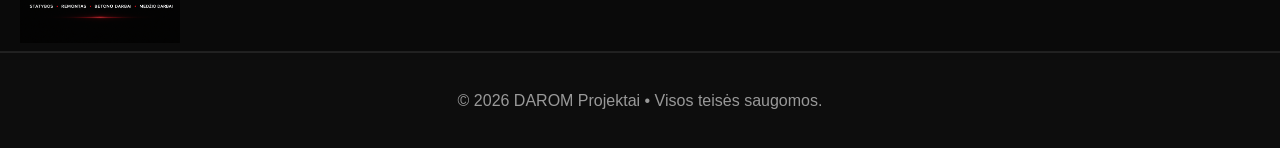
==== commit eee75afe: "Update index.html" ====
--- a/index.html
+++ b/index.html
@@ -80,12 +80,7 @@
 
         <div class="grid">
 
-          <h2>🏗️ STATYBOS DARBAI</h2>
-
-        <p style="text-align:center;margin-bottom:35px;">
-        Atliekame medinių konstrukcijų montavimą, karkasų statybą, kolonų įrengimą, medienos paruošimą ir apsaugą bei kitus statybos darbus.
-        </p>
-            
+       
        <a href="dazymo-darbai.html" class="card-link">
        <div class="card">
         <h3>🎨 Dažymo darbai</h3>
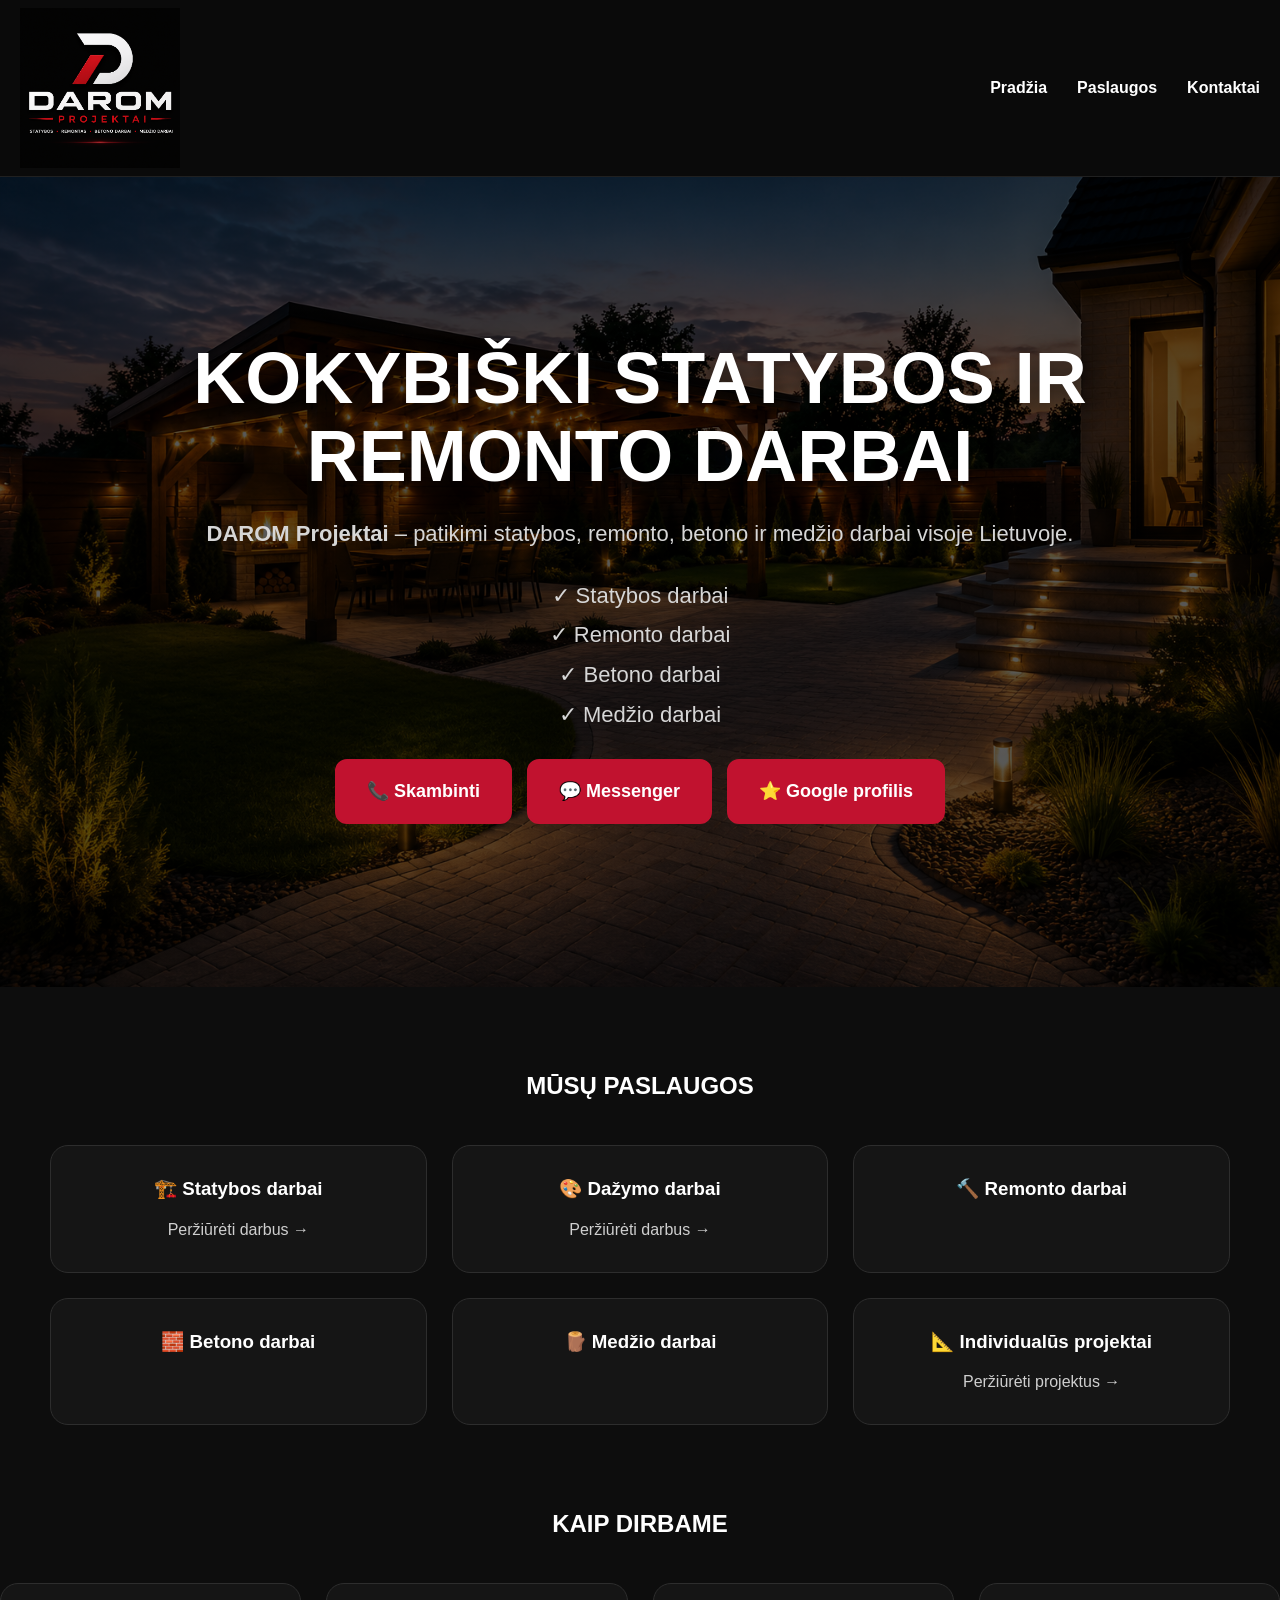
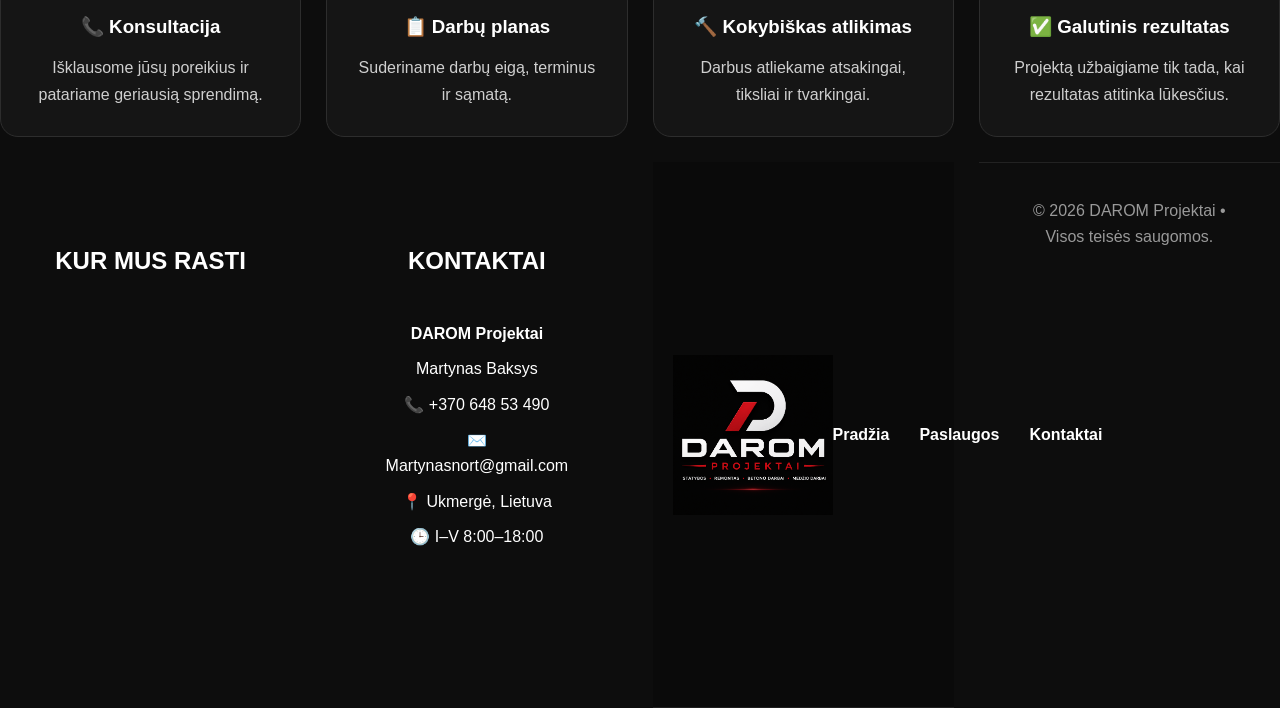
==== commit 26f51eba: "Update index.html" ====
--- a/index.html
+++ b/index.html
@@ -74,20 +74,26 @@
       </div>
       </section>
 
-       <section id="paslaugos">
-
-      <h2>MŪSŲ PASLAUGOS</h2>
-
-        <div class="grid">
-
-       
-       <a href="dazymo-darbai.html" class="card-link">
-       <div class="card">
-        <h3>🎨 Dažymo darbai</h3>
-        <p>Peržiūrėti darbus →</p>
-        </div>
+<section id="paslaugos">
+
+    <h2>MŪSŲ PASLAUGOS</h2>
+
+    <div class="grid">
+
+        <a href="statybos-darbai.html" class="card-link">
+            <div class="card">
+                <h3>🏗️ Statybos darbai</h3>
+                <p>Peržiūrėti darbus →</p>
+            </div>
         </a>
-        
+
+        <a href="dazymo-darbai.html" class="card-link">
+            <div class="card">
+                <h3>🎨 Dažymo darbai</h3>
+                <p>Peržiūrėti darbus →</p>
+            </div>
+        </a>
+
         <div class="card">
             <h3>🔨 Remonto darbai</h3>
         </div>
@@ -101,18 +107,15 @@
         </div>
 
         <a href="projektai.html" class="card-link">
-        <div class="card">
-        <h3>📐 Individualūs projektai</h3>
-        <p>Peržiūrėti projektus →</p>
-       </div>
-       </a>
-            
-       </div>
-
-</section>
-
-<section>
-
+            <div class="card">
+                <h3>📐 Individualūs projektai</h3>
+                <p>Peržiūrėti projektus →</p>
+            </div>
+        </a>
+
+    </div>
+
+</section>
     <h2>KAIP DIRBAME</h2>
 
     <div class="grid">
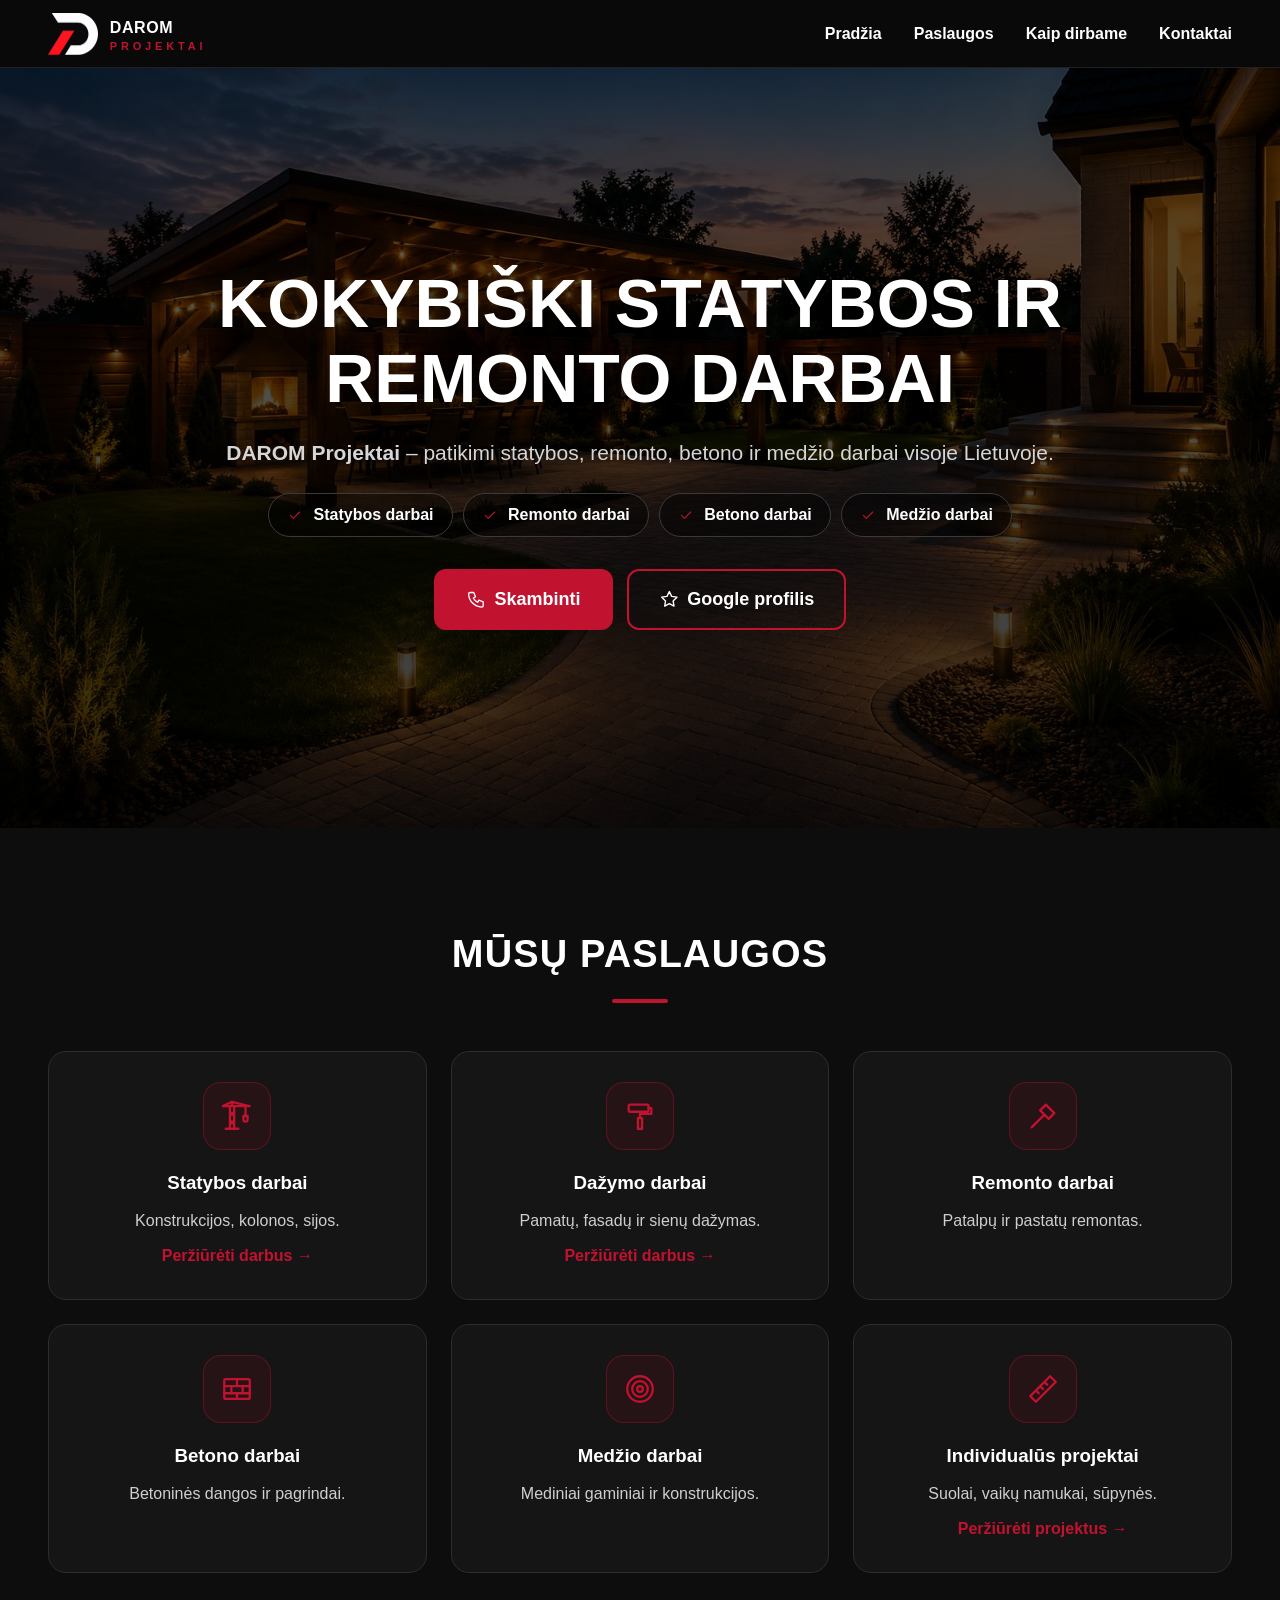
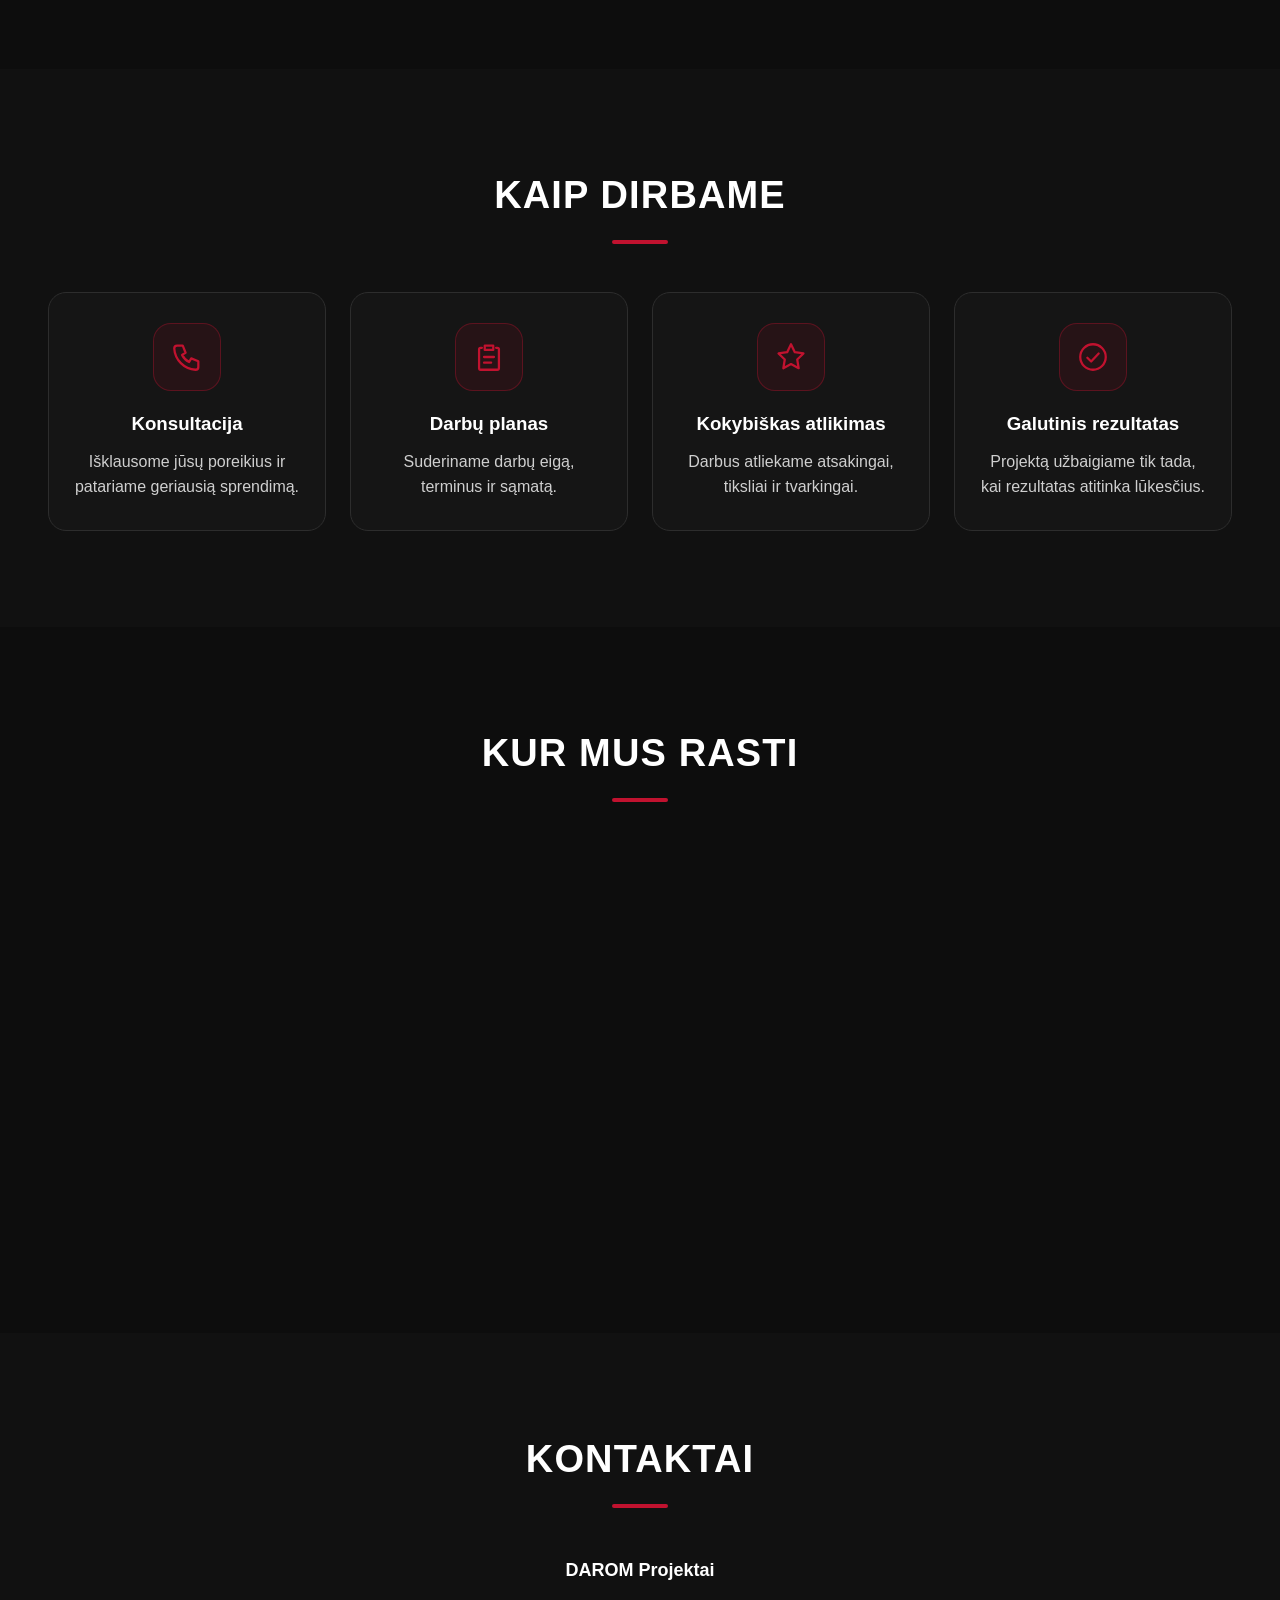
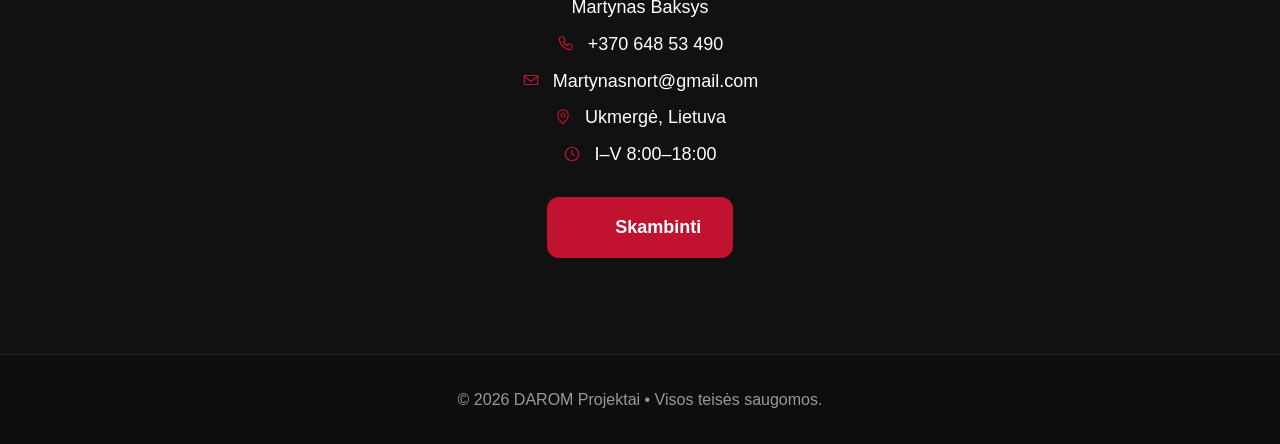
==== commit d1e58413: "Add files via upload" ====
--- a/index.html
+++ b/index.html
@@ -3,199 +3,93 @@
 <head>
 <meta charset="UTF-8">
 <meta name="viewport" content="width=device-width, initial-scale=1.0">
-
+<meta name="theme-color" content="#0d0d0d">
+<link rel="icon" href="logo-icon.png">
 <meta name="description" content="DAROM Projektai – statybos, remonto, betono ir medžio darbai. Dirbame visoje Lietuvoje.">
-
 <title>DAROM Projektai | Statybos ir remonto darbai</title>
-
 <link rel="stylesheet" href="style.css">
 </head>
-
 <body>
+<svg width="0" height="0" style="position:absolute" aria-hidden="true"><symbol id="i-crane" viewBox="0 0 24 24"><path d="M7 21V5h3v16M7 9l3 3M10 9l-3 3M7 15l3 3M10 15l-3 3M4 21h9M2 5h19M8.5 2v3M8.5 2L2 5M8.5 2l12 3M18 5v7"/><path d="M16.5 12h3v2.5a1.5 1.5 0 0 1-3 0z"/></symbol><symbol id="i-roller" viewBox="0 0 24 24"><rect x="4" y="4" width="14" height="5" rx="1"/><path d="M18 6.5h2v4h-8v3M10.5 13.5h3V21h-3z"/></symbol><symbol id="i-hammer" viewBox="0 0 24 24"><path d="M10 8l4-4 6 6-4 4zM4 20l9-9"/></symbol><symbol id="i-bricks" viewBox="0 0 24 24"><rect x="3" y="5" width="18" height="14" rx="1"/><path d="M3 10h18M3 15h18M12 5v5M8 10v5M16 10v5M12 15v4"/></symbol><symbol id="i-log" viewBox="0 0 24 24"><circle cx="12" cy="12" r="9"/><circle cx="12" cy="12" r="5.5"/><circle cx="12" cy="12" r="2"/></symbol><symbol id="i-ruler" viewBox="0 0 24 24"><path d="M3 17L17 3l4 4L7 21zM7 13l2 2M10 10l2 2M13 7l2 2"/></symbol><symbol id="i-phone" viewBox="0 0 24 24"><path d="M5 4h4l2 5-2.5 1.5a11 11 0 0 0 5 5L15 13l5 2v4a2 2 0 0 1-2 2A16 16 0 0 1 3 6a2 2 0 0 1 2-2z"/></symbol><symbol id="i-clipboard" viewBox="0 0 24 24"><path d="M9 4h6v3H9zM7 5.5H6a1 1 0 0 0-1 1V20a1 1 0 0 0 1 1h12a1 1 0 0 0 1-1V6.5a1 1 0 0 0-1-1h-1M8.5 12h7M8.5 16h5"/></symbol><symbol id="i-check" viewBox="0 0 24 24"><circle cx="12" cy="12" r="9"/><path d="M8 12.5l2.7 2.7L16 9.5"/></symbol><symbol id="i-star" viewBox="0 0 24 24"><path d="M12 3l2.7 5.6 6.1.9-4.4 4.3 1 6.1L12 17l-5.4 2.9 1-6.1L3.2 9.5l6.1-.9z"/></symbol><symbol id="i-mail" viewBox="0 0 24 24"><rect x="3" y="6" width="18" height="12" rx="1"/><path d="M3 7l9 7 9-7"/></symbol><symbol id="i-pin" viewBox="0 0 24 24"><path d="M12 21s7-6.2 7-11.5A7 7 0 0 0 5 9.5C5 14.8 12 21 12 21z"/><circle cx="12" cy="9.5" r="2.5"/></symbol><symbol id="i-clock" viewBox="0 0 24 24"><circle cx="12" cy="12" r="9"/><path d="M12 7v5l3 2"/></symbol><symbol id="i-bench" viewBox="0 0 24 24"><path d="M4 10h16M5 10V6h14v4M6 10v8M18 10v8M4 14h16"/></symbol><symbol id="i-house" viewBox="0 0 24 24"><path d="M3 11l9-7 9 7M5 10v10h14V10M10 20v-6h4v6"/></symbol><symbol id="i-swing" viewBox="0 0 24 24"><path d="M8 4h8M5 21L8 4M19 21L16 4M10 4v10M14 4v10M8.5 14h7v2h-7z"/></symbol><symbol id="i-tick" viewBox="0 0 24 24"><path d="M5 12.5l4.5 4.5L19 7.5"/></symbol></svg>
 
 <nav>
-
-    <div class="logo">
-        <img src="logo4.png" alt="DAROM Projektai">
-    </div>
-
-    <div class="hamburger" onclick="toggleMenu()">
-        ☰
-    </div>
-
+    <a class="brand" href="index.html"><img src="logo-icon.png" alt=""><span>DAROM<b>PROJEKTAI</b></span></a>
+    <button class="hamburger" id="menuBtn" aria-label="Meniu" aria-expanded="false">☰</button>
     <div class="menu" id="menu">
         <a href="#pradzia">Pradžia</a>
         <a href="#paslaugos">Paslaugos</a>
+        <a href="#kaip-dirbame">Kaip dirbame</a>
         <a href="#kontaktai">Kontaktai</a>
     </div>
-
 </nav>
 
 <section class="hero" id="pradzia">
     <div class="content">
-
-        <h1>KOKYBIŠKI
-            STATYBOS IR
-            REMONTO DARBAI   </h1>
-
-        <p>
-            <strong>DAROM Projektai</strong> – patikimi statybos, remonto,
-            betono ir medžio darbai visoje Lietuvoje.
-        </p>
-
-        <p class="mini">
-            ✓ Statybos darbai<br>
-            ✓ Remonto darbai<br>
-            ✓ Betono darbai<br>
-            ✓ Medžio darbai
-        </p>
-
-     <div class="buttons">
-
-    <a href="tel:+37064853490" class="btn">
-        📞 Skambinti
-    </a>
-
-    <a href="https://m.me/TAVO_FACEBOOK_PUSLAPIS" class="btn" target="_blank">
-        💬 Messenger
-    </a>
-
-    <a href="https://www.google.com/search?q=darom+projektai"
-       class="btn"
-       target="_blank">
-        ⭐ Google profilis
-    </a>
-
-</div>
-
-</div>
-  
-        
-      </div>
-      </section>
+        <h1>KOKYBIŠKI STATYBOS IR REMONTO DARBAI</h1>
+        <p><strong>DAROM Projektai</strong> – patikimi statybos, remonto, betono ir medžio darbai visoje Lietuvoje.</p>
+        <ul class="checks">
+            <li><svg class="i"><use href="#i-tick"/></svg> Statybos darbai</li>
+            <li><svg class="i"><use href="#i-tick"/></svg> Remonto darbai</li>
+            <li><svg class="i"><use href="#i-tick"/></svg> Betono darbai</li>
+            <li><svg class="i"><use href="#i-tick"/></svg> Medžio darbai</li>
+        </ul>
+        <div class="buttons">
+            <a href="tel:+37064853490" class="btn"><svg class="i"><use href="#i-phone"/></svg> Skambinti</a>
+            <!-- Messenger: įrašyk savo Facebook puslapio vardą ir atkomentuok
+            <a href="https://m.me/TAVO_FACEBOOK_PUSLAPIS" class="btn ghost" target="_blank" rel="noopener">Messenger</a> -->
+            <a href="https://www.google.com/search?q=darom+projektai" class="btn ghost" target="_blank" rel="noopener"><svg class="i"><use href="#i-star"/></svg> Google profilis</a>
+        </div>
+    </div>
+</section>
 
 <section id="paslaugos">
+    <div class="wrap">
+        <h2>MŪSŲ PASLAUGOS</h2>
+        <div class="grid g3">
+            <a href="statybos-darbai.html" class="card-link"><div class="card"><span class="ico"><svg class="i"><use href="#i-crane"/></svg></span><h3>Statybos darbai</h3><p>Konstrukcijos, kolonos, sijos.</p><p class="more">Peržiūrėti darbus →</p></div></a>
+            <a href="dazymo-darbai.html" class="card-link"><div class="card"><span class="ico"><svg class="i"><use href="#i-roller"/></svg></span><h3>Dažymo darbai</h3><p>Pamatų, fasadų ir sienų dažymas.</p><p class="more">Peržiūrėti darbus →</p></div></a>
+            <div class="card"><span class="ico"><svg class="i"><use href="#i-hammer"/></svg></span><h3>Remonto darbai</h3><p>Patalpų ir pastatų remontas.</p></div>
+            <div class="card"><span class="ico"><svg class="i"><use href="#i-bricks"/></svg></span><h3>Betono darbai</h3><p>Betoninės dangos ir pagrindai.</p></div>
+            <div class="card"><span class="ico"><svg class="i"><use href="#i-log"/></svg></span><h3>Medžio darbai</h3><p>Mediniai gaminiai ir konstrukcijos.</p></div>
+            <a href="projektai.html" class="card-link"><div class="card"><span class="ico"><svg class="i"><use href="#i-ruler"/></svg></span><h3>Individualūs projektai</h3><p>Suolai, vaikų namukai, sūpynės.</p><p class="more">Peržiūrėti projektus →</p></div></a>
+        </div>
+    </div>
+</section>
 
-    <h2>MŪSŲ PASLAUGOS</h2>
-
-    <div class="grid">
-
-        <a href="statybos-darbai.html" class="card-link">
-            <div class="card">
-                <h3>🏗️ Statybos darbai</h3>
-                <p>Peržiūrėti darbus →</p>
-            </div>
-        </a>
-
-        <a href="dazymo-darbai.html" class="card-link">
-            <div class="card">
-                <h3>🎨 Dažymo darbai</h3>
-                <p>Peržiūrėti darbus →</p>
-            </div>
-        </a>
-
-        <div class="card">
-            <h3>🔨 Remonto darbai</h3>
+<section class="alt" id="kaip-dirbame">
+    <div class="wrap">
+        <h2>KAIP DIRBAME</h2>
+        <div class="grid g4">
+            <div class="card"><span class="ico"><svg class="i"><use href="#i-phone"/></svg></span><h3>Konsultacija</h3><p>Išklausome jūsų poreikius ir patariame geriausią sprendimą.</p></div>
+            <div class="card"><span class="ico"><svg class="i"><use href="#i-clipboard"/></svg></span><h3>Darbų planas</h3><p>Suderiname darbų eigą, terminus ir sąmatą.</p></div>
+            <div class="card"><span class="ico"><svg class="i"><use href="#i-star"/></svg></span><h3>Kokybiškas atlikimas</h3><p>Darbus atliekame atsakingai, tiksliai ir tvarkingai.</p></div>
+            <div class="card"><span class="ico"><svg class="i"><use href="#i-check"/></svg></span><h3>Galutinis rezultatas</h3><p>Projektą užbaigiame tik tada, kai rezultatas atitinka lūkesčius.</p></div>
         </div>
-
-        <div class="card">
-            <h3>🧱 Betono darbai</h3>
-        </div>
-
-        <div class="card">
-            <h3>🪵 Medžio darbai</h3>
-        </div>
-
-        <a href="projektai.html" class="card-link">
-            <div class="card">
-                <h3>📐 Individualūs projektai</h3>
-                <p>Peržiūrėti projektus →</p>
-            </div>
-        </a>
-
     </div>
-
-</section>
-    <h2>KAIP DIRBAME</h2>
-
-    <div class="grid">
-
-        <div class="card">
-            <h3>📞 Konsultacija</h3>
-            <p>Išklausome jūsų poreikius ir patariame geriausią sprendimą.</p>
-        </div>
-
-        <div class="card">
-            <h3>📋 Darbų planas</h3>
-            <p>Suderiname darbų eigą, terminus ir sąmatą.</p>
-        </div>
-
-        <div class="card">
-            <h3>🔨 Kokybiškas atlikimas</h3>
-            <p>Darbus atliekame atsakingai, tiksliai ir tvarkingai.</p>
-        </div>
-
-    <div class="card">
-    <h3>✅ Galutinis rezultatas</h3>
-    <p>Projektą užbaigiame tik tada, kai rezultatas atitinka lūkesčius.</p>
-
-
-</div>
-
 </section>
 
 <section id="zemelapis">
-
-    <h2>KUR MUS RASTI</h2>
-
-    <iframe
-        src="https://www.google.com/maps?q=Ukmerge,Lithuania&output=embed"
-        width="100%"
-        height="300"
-        style="border:0;border-radius:18px;"
-        allowfullscreen=""
-        loading="lazy">
-    </iframe>
-
+    <div class="wrap">
+        <h2>KUR MUS RASTI</h2>
+        <iframe class="map" title="DAROM Projektai – Ukmergė" src="https://www.google.com/maps?q=Ukmerge,Lithuania&output=embed" allowfullscreen loading="lazy"></iframe>
+    </div>
 </section>
 
-<section id="kontaktai">
-
-    <h2>KONTAKTAI</h2>
-
-    <p><strong>DAROM Projektai</strong></p>
-    <p>Martynas Baksys</p>
-    <p>📞 <a href="tel:+37064853490">+370 648 53 490</a></p>
-    <p>✉️ <a href="mailto:Martynasnort@gmail.com">Martynasnort@gmail.com</a></p>
-
-    <p>📍 Ukmergė, Lietuva</p>
-    <p>🕒 I–V 8:00–18:00</p>
-
+<section class="alt contact" id="kontaktai">
+    <div class="wrap">
+        <h2>KONTAKTAI</h2>
+        <p><strong>DAROM Projektai</strong></p>
+        <p>Martynas Baksys</p>
+        <p><svg class="i"><use href="#i-phone"/></svg> <a href="tel:+37064853490">+370 648 53 490</a></p>
+        <p><svg class="i"><use href="#i-mail"/></svg> <a href="mailto:Martynasnort@gmail.com">Martynasnort@gmail.com</a></p>
+        <p><svg class="i"><use href="#i-pin"/></svg> Ukmergė, Lietuva</p>
+        <p><svg class="i"><use href="#i-clock"/></svg> I–V 8:00–18:00</p>
+        <div class="buttons"><a href="tel:+37064853490" class="btn"><svg class="i"><use href="#i-phone"/></svg> Skambinti</a></div>
+    </div>
 </section>
 
-<nav>
-
-    <div class="logo">
-        <img src="logo4.png" alt="DAROM Projektai">
-    </div>
-
-    <div class="hamburger" onclick="toggleMenu()">
-        ☰
-    </div>
-
-    <div class="menu" id="menu">
-        <a href="#pradzia">Pradžia</a>
-        <a href="#paslaugos">Paslaugos</a>
-        <a href="#kontaktai">Kontaktai</a>
-    </div>
-
-</nav>
-
-<footer id="footer">
-    © 2026 DAROM Projektai • Visos teisės saugomos.
-</footer>
+<footer id="footer">© 2026 DAROM Projektai • Visos teisės saugomos.</footer>
 
 <script src="script.js"></script>
-
 </body>
 </html>
--- a/style.css
+++ b/style.css
@@ -1,304 +1,73 @@
-*{
-    margin:0;
-    padding:0;
-    box-sizing:border-box;
+:root{--bg:#0d0d0d;--card:#151515;--line:#2d2d2d;--red:#c1122f;--red2:#a10f28;--muted:#cfcfcf;--nav:68px}
+*{margin:0;padding:0;box-sizing:border-box}
+html{scroll-behavior:smooth}
+body{background:var(--bg);color:#fff;font-family:Arial,sans-serif;line-height:1.6}
+img{max-width:100%;display:block}
+a{color:inherit}
+nav{position:sticky;top:0;z-index:1000;height:var(--nav);display:flex;justify-content:space-between;align-items:center;padding:0 clamp(16px,4vw,48px);background:rgba(10,10,10,.85);backdrop-filter:blur(12px);border-bottom:1px solid #202020}
+.brand{display:flex;align-items:center;gap:12px;text-decoration:none;font-weight:800;letter-spacing:.04em}
+.brand img{height:42px;width:auto}
+.brand b{display:block;color:var(--red);font-size:11px;letter-spacing:.35em;line-height:1}
+.menu{display:flex;gap:32px}
+.menu a,.back{text-decoration:none;font-weight:700;transition:.3s}
+.menu a:hover,.back:hover{color:var(--red)}
+.hamburger{display:none;background:none;border:0;color:#fff;font-size:30px;cursor:pointer}
+.hero{min-height:min(88vh,760px);display:flex;justify-content:center;align-items:center;text-align:center;padding:60px 24px;background:linear-gradient(rgba(0,0,0,.62),rgba(0,0,0,.78)),url(hero.jpg) center/cover no-repeat}
+.hero .content{max-width:860px}
+h1{font-size:clamp(36px,6.5vw,68px);line-height:1.1;font-weight:800;margin-bottom:20px;text-shadow:0 5px 20px rgba(0,0,0,.6)}
+.hero p{font-size:clamp(17px,2vw,21px);color:#d6d6d6;margin-bottom:24px}
+.checks{list-style:none;display:flex;flex-wrap:wrap;justify-content:center;gap:10px;margin-bottom:32px}
+.checks li{padding:8px 18px;border:1px solid #3a3a3a;border-radius:999px;background:rgba(0,0,0,.45);font-weight:700;font-size:16px}
+.buttons{display:flex;justify-content:center;gap:14px;flex-wrap:wrap}
+.btn{display:inline-flex;align-items:center;justify-content:center;gap:8px;background:var(--red);border:2px solid var(--red);color:#fff;text-decoration:none;padding:14px 30px;border-radius:12px;font-size:18px;font-weight:700;transition:.3s}
+.btn:hover{background:var(--red2);border-color:var(--red2);transform:translateY(-3px);box-shadow:0 12px 30px rgba(193,18,47,.35)}
+.btn.ghost{background:transparent}
+.btn.ghost:hover{background:var(--red)}
+section{padding:clamp(56px,8vw,96px) clamp(16px,4vw,48px)}
+section[id]{scroll-margin-top:var(--nav)}
+section.alt{background:#111}
+.wrap{max-width:1200px;margin:0 auto}
+h2{text-align:center;font-size:clamp(26px,3.4vw,38px);letter-spacing:.03em;margin-bottom:48px}
+h2::after{content:"";display:block;width:56px;height:4px;background:var(--red);border-radius:2px;margin:14px auto 0}
+.grid{display:grid;gap:24px}
+.g3{grid-template-columns:repeat(3,1fr)}
+.g4{grid-template-columns:repeat(4,1fr)}
+.card-link{display:block;text-decoration:none;height:100%}
+.card{height:100%;background:var(--card);border:1px solid var(--line);border-radius:18px;padding:30px 24px;text-align:center;transition:.3s}
+.card:hover{transform:translateY(-6px);border-color:var(--red);box-shadow:0 15px 35px rgba(193,18,47,.15)}
+.i{width:1em;height:1em;fill:none;stroke:currentColor;stroke-width:1.6;stroke-linecap:round;stroke-linejoin:round;vertical-align:-.14em;flex:none}
+.ico{width:68px;height:68px;border-radius:18px;margin:0 auto 18px;display:grid;place-items:center;font-size:34px;color:var(--red);background:rgba(193,18,47,.1);border:1px solid rgba(193,18,47,.35);transition:.3s}
+.card:hover .ico{background:var(--red);color:#fff}
+.checks .i{color:var(--red);margin-right:6px}
+.contact .i,.page-head h1 .i,.sub .i{color:var(--red);margin-right:8px}
+.btn .i{font-size:1.15em}
+.card h3{margin-bottom:10px}
+.card p{color:var(--muted)}
+.card .more{color:var(--red);font-weight:700;margin-top:10px}
+.map{width:100%;height:clamp(260px,40vw,380px);border:0;border-radius:18px}
+.contact{text-align:center}
+.contact p{margin:8px 0;font-size:18px}
+.contact a{text-decoration:none}
+.contact a:hover{color:var(--red)}
+.contact .buttons{margin-top:28px}
+footer{text-align:center;padding:32px 16px;color:#999;border-top:1px solid #222}
+.page-head{padding-bottom:0}
+.page-head h1{font-size:clamp(30px,5vw,46px);text-align:center;margin-bottom:12px}
+.lead{text-align:center;color:var(--muted);max-width:640px;margin:0 auto 40px}
+.sub{text-align:center;margin:48px 0 22px;font-size:22px}
+.gallery{display:flex;flex-wrap:wrap;justify-content:center;gap:20px;max-width:1200px;margin:0 auto}
+.gallery img{flex:0 1 calc((100% - 40px)/3);width:calc((100% - 40px)/3);aspect-ratio:3/4;object-fit:cover;border-radius:15px;border:2px solid #2a2a2a;transition:.3s}
+.gallery.four img{flex-basis:calc((100% - 60px)/4);width:calc((100% - 60px)/4)}
+.gallery img:hover{transform:scale(1.02);border-color:var(--red);box-shadow:0 10px 30px rgba(193,18,47,.25)}
+.cta{text-align:center;padding-top:48px}
+@media(max-width:1000px){.g4{grid-template-columns:repeat(2,1fr)}.gallery.four img{flex-basis:calc((100% - 20px)/2);width:calc((100% - 20px)/2)}}
+@media(max-width:900px){.g3{grid-template-columns:repeat(2,1fr)}}
+@media(max-width:768px){
+.hamburger{display:block}
+.menu{display:none;flex-direction:column;gap:0;position:absolute;top:100%;left:0;width:100%;background:#111;border-top:1px solid #2a2a2a;padding:10px 0}
+.menu.show{display:flex}
+.menu a{padding:15px;text-align:center;font-size:18px}
+.gallery img,.gallery.four img{flex-basis:calc((100% - 20px)/2);width:calc((100% - 20px)/2)}
+.btn{width:100%;max-width:320px}
 }
-
-html{
-    scroll-behavior:smooth;
-}
-
-body{
-    background:#0d0d0d;
-    color:#fff;
-    font-family:Arial,sans-serif;
-    line-height:1.6;
-}
-
-a{
-    color:inherit;
-}
-
-nav{
-    display:flex;
-    justify-content:space-between;
-    align-items:center;
-    padding:8px 20px;
-    background:rgba(10,10,10,.75);
-    backdrop-filter:blur(12px);
-    position:sticky;
-    top:0;
-    z-index:1000;
-    border-bottom:1px solid #202020;
-}
-
-.logo img{
-    width:160px;
-    height:auto;
-    display:block;
-}
-
-.menu{
-    display:flex;
-    gap:30px;
-}
-
-.menu a{
-    color:#fff;
-    text-decoration:none;
-    font-weight:700;
-    transition:.3s;
-}
-
-.menu a:hover,
-.menu a:focus-visible{
-    color:#c1122f;
-    outline:none;
-}
-
-.hero{
-    min-height:90vh;
-    display:flex;
-    justify-content:center;
-    align-items:center;
-    padding:60px 30px;
-    background:
-    linear-gradient(rgba(0,0,0,.65),rgba(0,0,0,.65)),
-    url("629703cc-9925-4ee6-b11c-84aaa2f2386a.png");
-    background-size:cover;
-    background-position:center;
-    background-repeat:no-repeat;
-}
-
-.content{
-    max-width:900px;
-    text-align:center;
-}
-
-h1{
-    font-size:clamp(44px,7vw,72px);
-    line-height:1.08;
-    font-weight:800;
-    margin-bottom:20px;
-    text-shadow:0 5px 20px rgba(0,0,0,.6);
-}
-
-.content p{
-    font-size:22px;
-    color:#d6d6d6;
-    margin-bottom:25px;
-}
-
-.mini{
-    font-size:20px;
-    line-height:1.8;
-    margin-bottom:35px;
-    color:#fff;
-}
-
-.buttons{
-    display:flex;
-    justify-content:center;
-    gap:15px;
-    flex-wrap:wrap;
-}
-
-.btn{
-    display:inline-flex;
-    align-items:center;
-    justify-content:center;
-    gap:8px;
-    background:#c1122f;
-    color:#fff;
-    text-decoration:none;
-    padding:16px 30px;
-    border-radius:12px;
-    font-size:18px;
-    font-weight:700;
-    border:2px solid #c1122f;
-    transition:.3s;
-}
-
-.btn:hover{
-    background:#a10f28;
-    border-color:#a10f28;
-    transform:translateY(-4px);
-    box-shadow:0 12px 30px rgba(193,18,47,.35);
-}
-
-section{
-    padding:80px 50px;
-}
-
-h2{
-    text-align:center;
-    color:#fff;
-    margin-bottom:40px;
-}
-
-.grid{
-    display:grid;
-    grid-template-columns:repeat(auto-fit,minmax(280px,1fr));
-    gap:25px;
-}
-
-.card{
-    background:#151515;
-    border:1px solid #2d2d2d;
-    border-radius:18px;
-    padding:28px;
-    text-align:center;
-    transition:.3s;
-}
-
-.card:hover{
-    transform:translateY(-6px);
-    border-color:#c1122f;
-    box-shadow:0 15px 35px rgba(193,18,47,.15);
-}
-
-.card h3{
-    color:#fff;
-    margin-bottom:12px;
-}
-
-.card p{
-    color:#cfcfcf;
-    line-height:1.7;
-}
-.card-link{
-    text-decoration:none;
-    color:inherit;
-    display:block;
-}
-
-#kontaktai{text-align:center;}
-#kontaktai p{margin:10px 0;}
-#kontaktai a{text-decoration:none;}
-#kontaktai a:hover{color:#c1122f;}
-
-footer{
-    text-align:center;
-    padding:35px;
-    color:#999;
-    border-top:1px solid #222;
-}
-
-.gallery{
-    display:grid;
-    grid-template-columns:repeat(auto-fit,minmax(320px,1fr));
-    gap:25px;
-    max-width:1300px;
-    margin:auto;
-}
-
-.gallery img{
-    width:100%;
-    height:320px;
-    object-fit:cover;
-    border-radius:15px;
-    border:2px solid #2a2a2a;
-    transition:.3s;
-    cursor:pointer;
-}
-
-.gallery img:hover{
-    transform:scale(1.03);
-    border-color:#c1122f;
-    box-shadow:0 10px 30px rgba(193,18,47,.25);
-}
-
-@media (max-width:768px){
-nav{
-    flex-direction:column;
-    gap:8px;
-    padding:15px;
-}
-.logo img{width:130px;}
-.menu{gap:18px;justify-content:center;flex-wrap:wrap;}
-.menu a{font-size:16px;}
-.hero{min-height:90vh;  padding:20px 20px 45px;}
-h1{font-size:clamp(36px,10vw,56px);line-height:1.1;}
-.content p,.mini{font-size:18px;}
-section{padding:60px 20px;}
-.grid{grid-template-columns:1fr;}
-.btn{width:100%;max-width:320px;font-size:20px;padding:18px;}
-}
-.hamburger{
-    display:none;
-    font-size:32px;
-    color:white;
-    cursor:pointer;
-}
-
-@media (max-width:768px){
-
-nav{
-    padding:10px 20px;
-    flex-direction:row;
-    justify-content:space-between;
-    align-items:center;
-}
-
-.logo img{
-    width:130px;
-}
-
-.hamburger{
-    display:block;
-    font-size:32px;
-    color:#fff;
-    cursor:pointer;
-}
-
-.menu{
-    display:none;
-    flex-direction:column;
-    position:absolute;
-    top:65px;
-    left:0;
-    width:100%;
-    background:#111;
-    padding:20px 0;
-    border-top:1px solid #2a2a2a;
-}
-
-.menu.show{
-    display:flex;
-}
-
-.menu a{
-    padding:15px;
-    text-align:center;
-    font-size:18px;
-}
-
-.hero{
-    min-height:90vh;
-    padding:30px 20px 45px;
-}
-
-h1{
-    font-size:clamp(36px,10vw,56px);
-}
-
-.content p,
-.mini{
-    font-size:18px;
-}
-
-section{
-    padding:60px 20px;
-}
-
-.grid{
-    grid-template-columns:1fr;
-}
-
-.btn{
-    width:100%;
-    max-width:320px;
-    font-size:20px;
-    padding:18px;
-}
-}
+@media(max-width:600px){.g3,.g4{grid-template-columns:1fr}}
